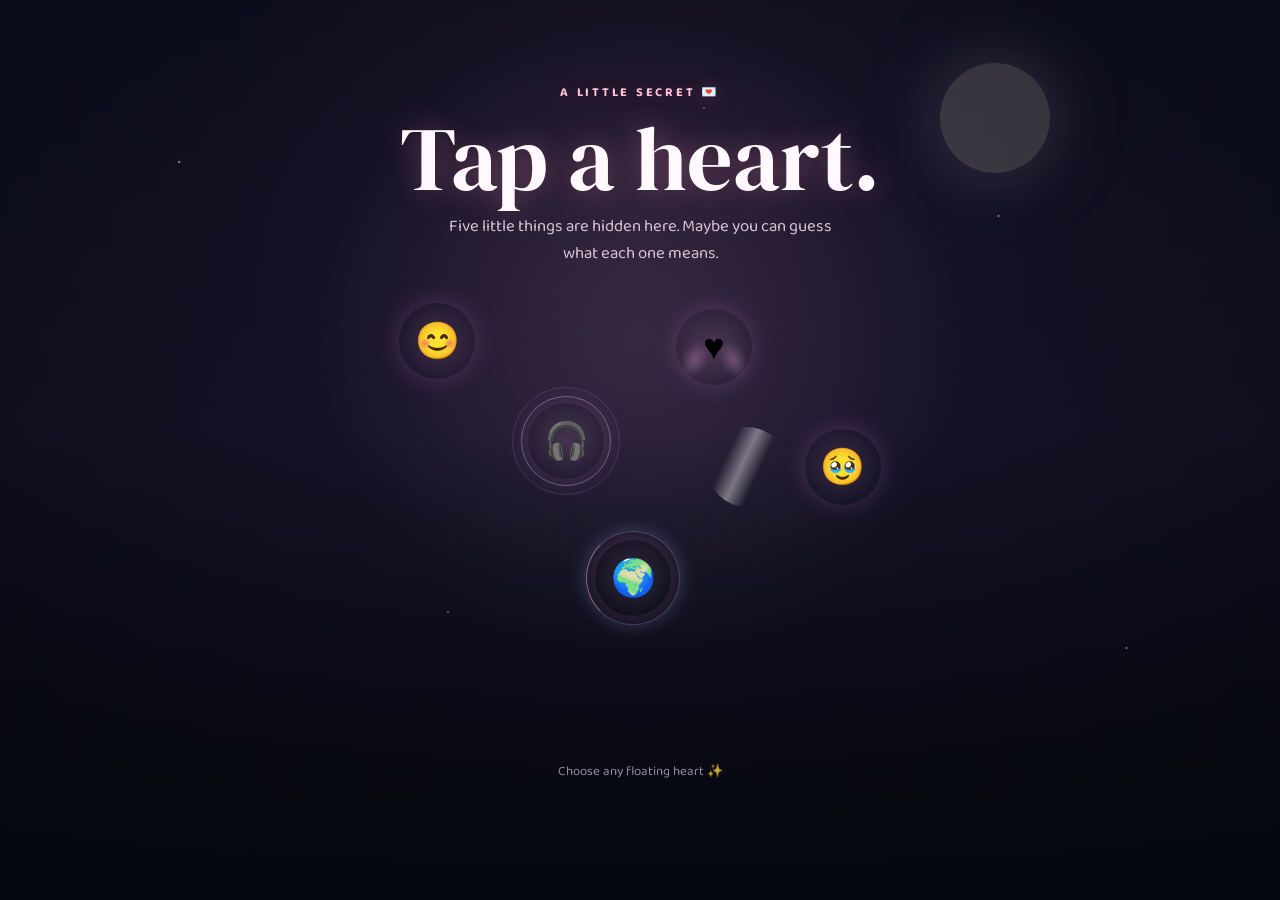
==== public/page4.html @ 021f2ca6 "Try Page 4 floating-heart guessing popup interaction" ====
<!doctype html><html lang="en"><head><meta charset="UTF-8"><meta name="viewport" content="width=device-width,initial-scale=1,viewport-fit=cover"><title>Page 4 — A Little Secret 💌</title><link rel="preconnect" href="https://fonts.googleapis.com"><link rel="preconnect" href="https://fonts.gstatic.com" crossorigin><link href="https://fonts.googleapis.com/css2?family=Baloo+2:wght@500;600;700&family=DM+Serif+Display:ital@0;1&display=swap" rel="stylesheet"><style>*{box-sizing:border-box}html,body{margin:0;min-height:100%;background:#05070d;color:#fff}body{font-family:'Baloo 2',system-ui,sans-serif;overflow:hidden}.story-screen{min-height:100svh;position:relative;display:grid;place-items:center;overflow:hidden;background:radial-gradient(circle at 50% 18%,#3b2545 0,#151326 42%,#05070d 100%)}.story-screen:before{content:"";position:absolute;inset:0;background:radial-gradient(circle at 50% 38%,#f6b7d51a 0,transparent 38%),linear-gradient(180deg,#080a17aa 0,#12112644 48%,#05070e 100%);pointer-events:none}.story-screen:after{content:"";position:absolute;right:18%;top:7%;width:110px;height:110px;border-radius:50%;background:#fff2d92b;box-shadow:0 0 65px #fff1cf22,0 0 110px #a9a0ff1c;filter:blur(.3px);pointer-events:none}.stars{position:absolute;inset:0;background-image:radial-gradient(circle at 14% 18%,rgba(255,255,255,.75) 0 1px,transparent 1.6px),radial-gradient(circle at 78% 24%,rgba(255,255,255,.55) 0 1px,transparent 1.6px),radial-gradient(circle at 35% 68%,rgba(255,255,255,.45) 0 1px,transparent 1.6px),radial-gradient(circle at 88% 72%,rgba(255,255,255,.5) 0 1px,transparent 1.6px),radial-gradient(circle at 55% 12%,rgba(255,255,255,.4) 0 1px,transparent 1.6px);opacity:.55}.content{width:min(680px,92vw);position:relative;z-index:2;text-align:center;padding:34px 10px}.kicker{font-size:.78rem;letter-spacing:.22em;color:#ffbfd7;font-weight:700;text-shadow:0 0 16px #ff6fa844}.content h2{font-family:'DM Serif Display',Georgia,serif;font-size:clamp(2.8rem,11vw,5.6rem);font-weight:400;line-height:.95;margin:12px 0;color:#fff8fc;text-shadow:0 0 28px #ff8fba55}.subtitle{font-size:1.05rem;color:#d7c3d4;margin:0 auto;max-width:420px}.heart-field{position:relative;width:min(560px,100%);height:410px;margin:8px auto 0}.heart-bubble{position:absolute;width:76px;height:76px;border:0;border-radius:50%;background:radial-gradient(circle,rgba(255,180,230,.13),transparent 68%);box-shadow:0 0 24px rgba(239,142,224,.22);font-size:2.25rem;cursor:pointer;transition:transform .6s ease,opacity .45s ease,filter .45s ease,box-shadow .45s ease;touch-action:manipulation;z-index:1;display:grid;place-items:center}.heart-bubble:nth-child(1){left:7%;top:28px;animation:floatOne 5.2s ease-in-out infinite}.heart-bubble:nth-child(2){left:30%;top:128px;animation:floatTwo 6.1s ease-in-out infinite}.heart-bubble:nth-child(3){right:30%;top:34px;animation:floatThree 5.7s ease-in-out infinite}.heart-bubble:nth-child(4){right:7%;top:154px;animation:floatFour 6.4s ease-in-out infinite}.heart-bubble:nth-child(5){left:42%;top:265px;animation:floatFive 7s ease-in-out infinite}.heart-bubble:hover{filter:brightness(1.2);box-shadow:0 0 36px rgba(255,157,231,.55)}.heart-bubble.found{opacity:.7;filter:saturate(.7)}.heart-bubble.active{transform:scale(1.35)!important;opacity:1;filter:brightness(1.4);box-shadow:0 0 52px rgba(255,161,232,.8)}.personality-1{animation:floatOne 5.2s ease-in-out infinite,smileGlow 2.8s ease-in-out infinite}.personality-2::after{content:"";position:absolute;inset:-7px;border:1px solid rgba(190,220,255,.36);border-radius:50%;animation:soundRipple 1.9s ease-out infinite;pointer-events:none}.personality-2::before{content:"";position:absolute;inset:-16px;border:1px solid rgba(190,220,255,.14);border-radius:50%;animation:soundRipple 1.9s ease-out .65s infinite;pointer-events:none}.personality-3::before,.personality-3::after{content:"";position:absolute;width:27px;height:42px;bottom:4px;border-radius:50%;background:radial-gradient(ellipse,rgba(255,185,232,.3),transparent 68%);filter:blur(2px);pointer-events:none}.personality-3::before{left:5px;transform:rotate(25deg)}.personality-3::after{right:5px;transform:rotate(-25deg)}.personality-4::after{content:"";position:absolute;inset:-2px;border-radius:50%;background:linear-gradient(115deg,transparent 28%,rgba(255,255,255,.4) 45%,transparent 62%);transform:translateX(-120%);animation:shimmer 3.6s ease-in-out infinite;pointer-events:none}.personality-5::after{content:"";position:absolute;inset:-9px;border:1px solid rgba(170,205,255,.24);border-left-color:rgba(255,190,235,.48);border-radius:50%;animation:worldOrbit 5.5s linear infinite;box-shadow:0 0 22px rgba(156,184,255,.2);pointer-events:none}.love-message{min-height:68px;max-width:520px;margin:0 auto;padding:0 14px;font-family:'DM Serif Display',Georgia,serif;font-size:clamp(1.25rem,4.5vw,1.75rem);font-style:italic;color:#f8eafa;opacity:0;transform:translateY(8px);transition:opacity .35s ease,transform .35s ease}.love-message.show{opacity:1;transform:none}.hint{margin-top:8px;color:#b9a9c7;font-size:.82rem;opacity:.8}.complete{opacity:0;transform:translateY(8px);transition:.5s ease;margin-top:10px;color:#f4d9f1;font-family:'DM Serif Display',Georgia,serif;font-size:1.35rem}.complete.show{opacity:1;transform:none}.popup-backdrop{position:fixed;inset:0;z-index:20;background:rgba(3,4,12,.56);backdrop-filter:blur(5px);display:grid;place-items:center;padding:22px;opacity:0;pointer-events:none;transition:opacity .3s ease}.popup-backdrop.show{opacity:1;pointer-events:auto}.secret-popup{width:min(430px,92vw);padding:24px 20px 20px;border:1px solid rgba(255,188,220,.28);border-radius:24px;background:linear-gradient(145deg,rgba(42,25,50,.94),rgba(12,13,27,.96));box-shadow:0 20px 70px rgba(0,0,0,.5),0 0 45px rgba(255,120,190,.12);transform:translateY(18px) scale(.96);transition:transform .35s ease}.popup-backdrop.show .secret-popup{transform:none}.popup-kicker{font-size:.72rem;letter-spacing:.2em;color:#ffb7d3;font-weight:700}.secret-popup h3{font-family:'DM Serif Display',Georgia,serif;font-size:1.65rem;font-weight:400;margin:8px 0 5px;color:#fff4fb}.question{color:#d9c7d8;margin:0 0 15px;font-size:.98rem;line-height:1.35}.answers{display:grid;gap:9px}.answer{width:100%;border:1px solid rgba(255,196,224,.18);border-radius:15px;padding:11px 13px;text-align:left;background:rgba(255,255,255,.045);color:#f8eefa;font:600 .94rem 'Baloo 2',system-ui,sans-serif;cursor:pointer;transition:.2s ease}.answer:hover{background:rgba(255,184,220,.1);transform:translateY(-1px)}.answer.wrong{animation:wrongShake .35s ease;border-color:rgba(255,110,145,.5)}.answer.correct{border-color:rgba(180,255,220,.55);background:rgba(170,255,210,.08)}.feedback{min-height:25px;margin:11px 2px 0;color:#d8bfd2;font-size:.84rem}.popup-message{margin-top:13px;padding:13px 14px;border-radius:15px;background:rgba(255,185,220,.07);color:#ffeefa;font-family:'DM Serif Display',Georgia,serif;font-style:italic;font-size:1.22rem;line-height:1.25;opacity:0;transform:translateY(6px);transition:.35s ease}.popup-message.show{opacity:1;transform:none}.popup-continue{display:block;margin:13px auto 0;border:0;border-radius:999px;padding:9px 18px;background:rgba(255,190,220,.13);color:#ffeef8;font:700 .86rem 'Baloo 2',system-ui,sans-serif;cursor:pointer;opacity:0;pointer-events:none;transition:.3s ease}.popup-continue.show{opacity:1;pointer-events:auto}@keyframes wrongShake{0%,100%{transform:translateX(0)}25%{transform:translateX(-5px)}75%{transform:translateX(5px)}}@keyframes floatOne{0%,100%{transform:translate(0,0) rotate(-4deg)}25%{transform:translate(13px,-24px) rotate(3deg)}50%{transform:translate(-4px,-42px) rotate(-2deg)}75%{transform:translate(-16px,-18px) rotate(4deg)}}@keyframes floatTwo{0%,100%{transform:translate(0,0) rotate(3deg)}25%{transform:translate(-16px,-34px) rotate(-3deg)}50%{transform:translate(8px,-62px) rotate(4deg)}75%{transform:translate(20px,-27px) rotate(-2deg)}}@keyframes floatThree{0%,100%{transform:translate(0,0) rotate(-3deg)}25%{transform:translate(18px,-30px) rotate(4deg)}50%{transform:translate(2px,-55px) rotate(-4deg)}75%{transform:translate(-20px,-25px) rotate(2deg)}}@keyframes floatFour{0%,100%{transform:translate(0,0) rotate(4deg)}25%{transform:translate(-13px,-38px) rotate(-3deg)}50%{transform:translate(7px,-70px) rotate(3deg)}75%{transform:translate(18px,-32px) rotate(-4deg)}}@keyframes floatFive{0%,100%{transform:translate(0,0) rotate(-2deg)}25%{transform:translate(20px,-30px) rotate(4deg)}50%{transform:translate(-8px,-58px) rotate(-3deg)}75%{transform:translate(-21px,-22px) rotate(3deg)}}@keyframes smileGlow{0%,100%{box-shadow:0 0 22px rgba(255,194,112,.28)}50%{box-shadow:0 0 42px rgba(255,194,112,.7),0 0 68px rgba(255,151,205,.22)}}@keyframes soundRipple{0%{transform:scale(.9);opacity:.55}70%{transform:scale(1.5);opacity:0}100%{transform:scale(1.5);opacity:0}}@keyframes shimmer{0%,30%{transform:translateX(-120%)}55%{transform:translateX(120%)}100%{transform:translateX(120%)}}@keyframes worldOrbit{from{transform:rotate(0deg)}to{transform:rotate(360deg)}}@media(max-width:500px){.heart-field{height:360px;margin-top:4px}.heart-bubble{width:62px;height:62px;font-size:1.8rem}.heart-bubble:nth-child(1){left:2%;top:18px}.heart-bubble:nth-child(2){left:25%;top:100px}.heart-bubble:nth-child(3){right:23%;top:18px}.heart-bubble:nth-child(4){right:1%;top:122px}.heart-bubble:nth-child(5){left:40%;top:225px}.content{padding-top:24px}.subtitle{font-size:.98rem}.secret-popup{padding:21px 16px 17px}}</style></head><body><main class="story-screen love-screen"><div class="stars"></div><div class="content"><span class="kicker">A LITTLE SECRET 💌</span><h2>Tap a heart.</h2><p class="subtitle">Five little things are hidden here. Maybe you can guess what each one means.</p><div class="heart-field"><button class="heart-bubble personality-1" aria-label="Floating secret">😊</button><button class="heart-bubble personality-2" aria-label="Floating secret">🎧</button><button class="heart-bubble personality-3" aria-label="Floating secret">♥️</button><button class="heart-bubble personality-4" aria-label="Floating secret">🥹</button><button class="heart-bubble personality-5" aria-label="Floating secret">🌍</button></div><div id="loveMessage" class="love-message"></div><div class="hint" id="hint">Choose any floating heart ✨</div><div class="complete" id="complete">Okay… now you know. ❤️</div></div></main><div class="popup-backdrop" id="popup"><section class="secret-popup" role="dialog" aria-modal="true"><span class="popup-kicker">A LITTLE SECRET</span><h3 id="questionTitle">Hmm… what do you think?</h3><p class="question" id="question"></p><div class="answers" id="answers"></div><div class="feedback" id="feedback"></div><div class="popup-message" id="popupMessage"></div><button class="popup-continue" id="continueBtn">Keep going ❤️</button></section></div><script>const love=[['😊','Your smile can fix my whole mood.'],['🎧','Your voice makes the distance feel smaller.'],['♥️','I notice all those tiny things you think nobody notices.'],['🥹','I miss you more than I usually know how to say.'],['🌍',"Distance changes, love doesn't"]];const quizzes=[{title:'A tiny clue about me…',question:'What can change my whole mood without even trying?',answers:['Your smile 😊','A long lecture 😭','Winning an argument 😏'],correct:0},{title:'One more little secret…',question:'What makes the distance feel a little smaller?',answers:['A faster internet plan 📶','Your voice 🎧','Counting the days ⏳'],correct:1},{title:'You notice this too, right?',question:'What do I quietly notice more than you think?',answers:['The weather ☁️','Tiny things you do ♥️','Your Wi‑Fi speed 😂'],correct:1},{title:'Okay… this one is honest.',question:'What feeling is harder for me to hide?',answers:['Being hungry 🍕','Missing you 🥹','Being sleepy 😴'],correct:1},{title:'The last little secret…',question:'What changes when the miles between us change?',answers:['The calendar 📅','The love ❤️','Nothing at all 😌'],correct:1}];const hearts=[...document.querySelectorAll('.heart-bubble')],message=document.getElementById('loveMessage'),hint=document.getElementById('hint'),complete=document.getElementById('complete'),popup=document.getElementById('popup'),qTitle=document.getElementById('questionTitle'),question=document.getElementById('question'),answers=document.getElementById('answers'),feedback=document.getElementById('feedback'),popupMessage=document.getElementById('popupMessage'),continueBtn=document.getElementById('continueBtn');let current=0,answered=false;function openQuiz(){const q=quizzes[current];qTitle.textContent=q.title;question.textContent=q.question;answers.innerHTML=q.answers.map((a,i)=>`<button class="answer" data-a="${i}">${a}</button>`).join('');feedback.textContent='';popupMessage.textContent='';popupMessage.classList.remove('show');continueBtn.classList.remove('show');answered=false;popup.classList.add('show')}hearts.forEach(b=>b.addEventListener('click',()=>{if(current>=5||popup.classList.contains('show'))return;hearts.forEach(x=>x.classList.remove('active'));b.classList.add('active');openQuiz()}));answers.addEventListener('click',e=>{const btn=e.target.closest('.answer');if(!btn||answered)return;const pick=Number(btn.dataset.a),q=quizzes[current];if(pick!==q.correct){btn.classList.remove('wrong');requestAnimationFrame(()=>btn.classList.add('wrong'));feedback.textContent='Hmm… not quite 😏 Try again.';return}answered=true;btn.classList.add('correct');feedback.textContent='That’s it… you got me. ❤️';popupMessage.textContent=love[current][1];popupMessage.classList.add('show');continueBtn.classList.add('show')});continueBtn.addEventListener('click',()=>{popup.classList.remove('show');hearts.forEach(x=>x.classList.remove('active'));hearts[current].classList.add('found');message.textContent=love[current][1];message.classList.remove('show');requestAnimationFrame(()=>message.classList.add('show'));current++;if(current<5){hint.textContent='There’s another little secret floating around… ✨'}else{hint.textContent='';setTimeout(()=>complete.classList.add('show'),500);setTimeout(()=>{hint.textContent='But there’s one thing distance keeps reminding me…'},1100)}});popup.addEventListener('click',e=>{if(e.target===popup&&!answered)popup.classList.remove('show')});document.addEventListener('keydown',e=>{if(e.key==='Escape'&&!answered)popup.classList.remove('show')});</script></body></html>
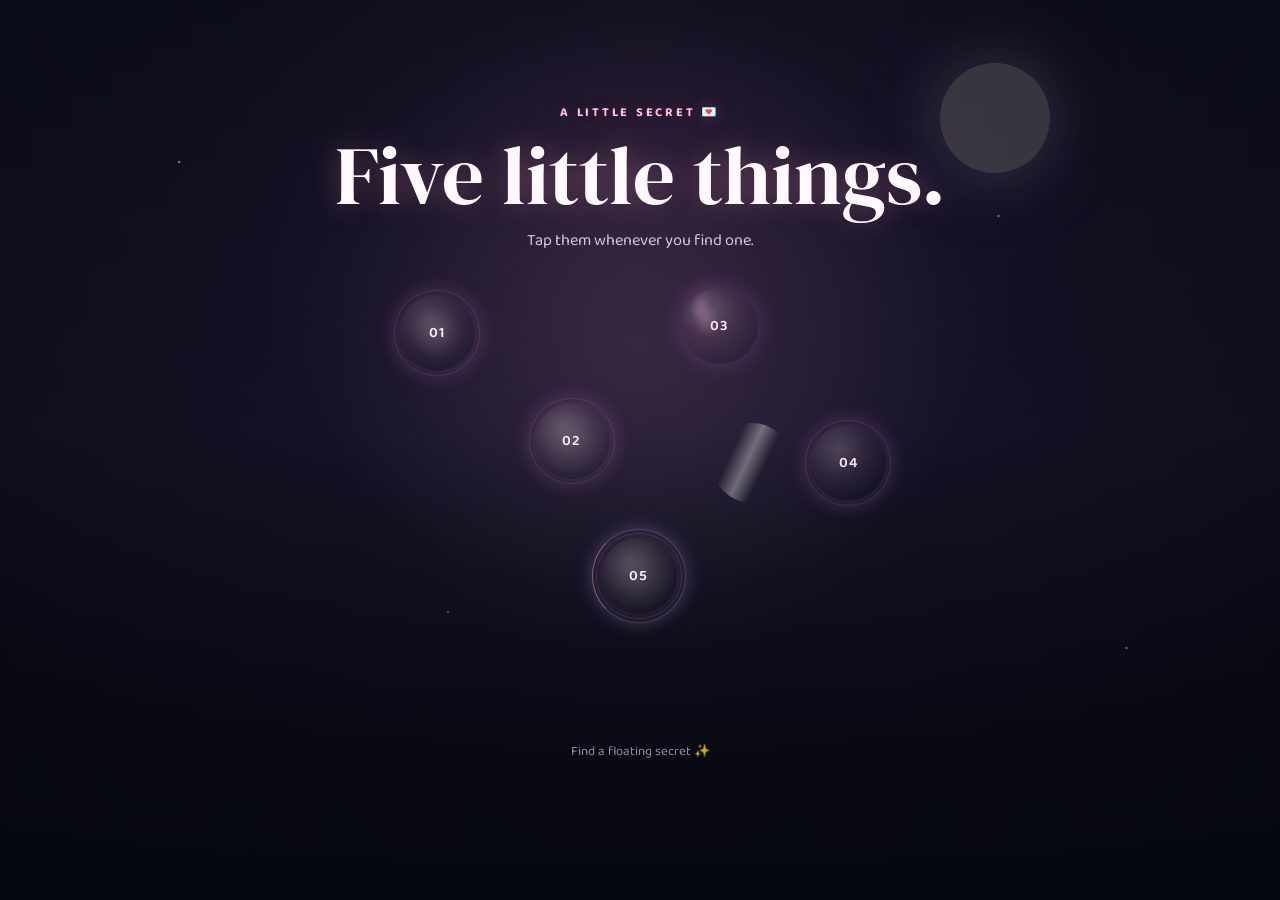
==== commit cee09a64: "Replace Page 4 popup with floating numbered secrets" ====
--- a/public/page4.html
+++ b/public/page4.html
@@ -1 +1 @@
-<!doctype html><html lang="en"><head><meta charset="UTF-8"><meta name="viewport" content="width=device-width,initial-scale=1,viewport-fit=cover"><title>Page 4 — A Little Secret 💌</title><link rel="preconnect" href="https://fonts.googleapis.com"><link rel="preconnect" href="https://fonts.gstatic.com" crossorigin><link href="https://fonts.googleapis.com/css2?family=Baloo+2:wght@500;600;700&family=DM+Serif+Display:ital@0;1&display=swap" rel="stylesheet"><style>*{box-sizing:border-box}html,body{margin:0;min-height:100%;background:#05070d;color:#fff}body{font-family:'Baloo 2',system-ui,sans-serif;overflow:hidden}.story-screen{min-height:100svh;position:relative;display:grid;place-items:center;overflow:hidden;background:radial-gradient(circle at 50% 18%,#3b2545 0,#151326 42%,#05070d 100%)}.story-screen:before{content:"";position:absolute;inset:0;background:radial-gradient(circle at 50% 38%,#f6b7d51a 0,transparent 38%),linear-gradient(180deg,#080a17aa 0,#12112644 48%,#05070e 100%);pointer-events:none}.story-screen:after{content:"";position:absolute;right:18%;top:7%;width:110px;height:110px;border-radius:50%;background:#fff2d92b;box-shadow:0 0 65px #fff1cf22,0 0 110px #a9a0ff1c;filter:blur(.3px);pointer-events:none}.stars{position:absolute;inset:0;background-image:radial-gradient(circle at 14% 18%,rgba(255,255,255,.75) 0 1px,transparent 1.6px),radial-gradient(circle at 78% 24%,rgba(255,255,255,.55) 0 1px,transparent 1.6px),radial-gradient(circle at 35% 68%,rgba(255,255,255,.45) 0 1px,transparent 1.6px),radial-gradient(circle at 88% 72%,rgba(255,255,255,.5) 0 1px,transparent 1.6px),radial-gradient(circle at 55% 12%,rgba(255,255,255,.4) 0 1px,transparent 1.6px);opacity:.55}.content{width:min(680px,92vw);position:relative;z-index:2;text-align:center;padding:34px 10px}.kicker{font-size:.78rem;letter-spacing:.22em;color:#ffbfd7;font-weight:700;text-shadow:0 0 16px #ff6fa844}.content h2{font-family:'DM Serif Display',Georgia,serif;font-size:clamp(2.8rem,11vw,5.6rem);font-weight:400;line-height:.95;margin:12px 0;color:#fff8fc;text-shadow:0 0 28px #ff8fba55}.subtitle{font-size:1.05rem;color:#d7c3d4;margin:0 auto;max-width:420px}.heart-field{position:relative;width:min(560px,100%);height:410px;margin:8px auto 0}.heart-bubble{position:absolute;width:76px;height:76px;border:0;border-radius:50%;background:radial-gradient(circle,rgba(255,180,230,.13),transparent 68%);box-shadow:0 0 24px rgba(239,142,224,.22);font-size:2.25rem;cursor:pointer;transition:transform .6s ease,opacity .45s ease,filter .45s ease,box-shadow .45s ease;touch-action:manipulation;z-index:1;display:grid;place-items:center}.heart-bubble:nth-child(1){left:7%;top:28px;animation:floatOne 5.2s ease-in-out infinite}.heart-bubble:nth-child(2){left:30%;top:128px;animation:floatTwo 6.1s ease-in-out infinite}.heart-bubble:nth-child(3){right:30%;top:34px;animation:floatThree 5.7s ease-in-out infinite}.heart-bubble:nth-child(4){right:7%;top:154px;animation:floatFour 6.4s ease-in-out infinite}.heart-bubble:nth-child(5){left:42%;top:265px;animation:floatFive 7s ease-in-out infinite}.heart-bubble:hover{filter:brightness(1.2);box-shadow:0 0 36px rgba(255,157,231,.55)}.heart-bubble.found{opacity:.7;filter:saturate(.7)}.heart-bubble.active{transform:scale(1.35)!important;opacity:1;filter:brightness(1.4);box-shadow:0 0 52px rgba(255,161,232,.8)}.personality-1{animation:floatOne 5.2s ease-in-out infinite,smileGlow 2.8s ease-in-out infinite}.personality-2::after{content:"";position:absolute;inset:-7px;border:1px solid rgba(190,220,255,.36);border-radius:50%;animation:soundRipple 1.9s ease-out infinite;pointer-events:none}.personality-2::before{content:"";position:absolute;inset:-16px;border:1px solid rgba(190,220,255,.14);border-radius:50%;animation:soundRipple 1.9s ease-out .65s infinite;pointer-events:none}.personality-3::before,.personality-3::after{content:"";position:absolute;width:27px;height:42px;bottom:4px;border-radius:50%;background:radial-gradient(ellipse,rgba(255,185,232,.3),transparent 68%);filter:blur(2px);pointer-events:none}.personality-3::before{left:5px;transform:rotate(25deg)}.personality-3::after{right:5px;transform:rotate(-25deg)}.personality-4::after{content:"";position:absolute;inset:-2px;border-radius:50%;background:linear-gradient(115deg,transparent 28%,rgba(255,255,255,.4) 45%,transparent 62%);transform:translateX(-120%);animation:shimmer 3.6s ease-in-out infinite;pointer-events:none}.personality-5::after{content:"";position:absolute;inset:-9px;border:1px solid rgba(170,205,255,.24);border-left-color:rgba(255,190,235,.48);border-radius:50%;animation:worldOrbit 5.5s linear infinite;box-shadow:0 0 22px rgba(156,184,255,.2);pointer-events:none}.love-message{min-height:68px;max-width:520px;margin:0 auto;padding:0 14px;font-family:'DM Serif Display',Georgia,serif;font-size:clamp(1.25rem,4.5vw,1.75rem);font-style:italic;color:#f8eafa;opacity:0;transform:translateY(8px);transition:opacity .35s ease,transform .35s ease}.love-message.show{opacity:1;transform:none}.hint{margin-top:8px;color:#b9a9c7;font-size:.82rem;opacity:.8}.complete{opacity:0;transform:translateY(8px);transition:.5s ease;margin-top:10px;color:#f4d9f1;font-family:'DM Serif Display',Georgia,serif;font-size:1.35rem}.complete.show{opacity:1;transform:none}.popup-backdrop{position:fixed;inset:0;z-index:20;background:rgba(3,4,12,.56);backdrop-filter:blur(5px);display:grid;place-items:center;padding:22px;opacity:0;pointer-events:none;transition:opacity .3s ease}.popup-backdrop.show{opacity:1;pointer-events:auto}.secret-popup{width:min(430px,92vw);padding:24px 20px 20px;border:1px solid rgba(255,188,220,.28);border-radius:24px;background:linear-gradient(145deg,rgba(42,25,50,.94),rgba(12,13,27,.96));box-shadow:0 20px 70px rgba(0,0,0,.5),0 0 45px rgba(255,120,190,.12);transform:translateY(18px) scale(.96);transition:transform .35s ease}.popup-backdrop.show .secret-popup{transform:none}.popup-kicker{font-size:.72rem;letter-spacing:.2em;color:#ffb7d3;font-weight:700}.secret-popup h3{font-family:'DM Serif Display',Georgia,serif;font-size:1.65rem;font-weight:400;margin:8px 0 5px;color:#fff4fb}.question{color:#d9c7d8;margin:0 0 15px;font-size:.98rem;line-height:1.35}.answers{display:grid;gap:9px}.answer{width:100%;border:1px solid rgba(255,196,224,.18);border-radius:15px;padding:11px 13px;text-align:left;background:rgba(255,255,255,.045);color:#f8eefa;font:600 .94rem 'Baloo 2',system-ui,sans-serif;cursor:pointer;transition:.2s ease}.answer:hover{background:rgba(255,184,220,.1);transform:translateY(-1px)}.answer.wrong{animation:wrongShake .35s ease;border-color:rgba(255,110,145,.5)}.answer.correct{border-color:rgba(180,255,220,.55);background:rgba(170,255,210,.08)}.feedback{min-height:25px;margin:11px 2px 0;color:#d8bfd2;font-size:.84rem}.popup-message{margin-top:13px;padding:13px 14px;border-radius:15px;background:rgba(255,185,220,.07);color:#ffeefa;font-family:'DM Serif Display',Georgia,serif;font-style:italic;font-size:1.22rem;line-height:1.25;opacity:0;transform:translateY(6px);transition:.35s ease}.popup-message.show{opacity:1;transform:none}.popup-continue{display:block;margin:13px auto 0;border:0;border-radius:999px;padding:9px 18px;background:rgba(255,190,220,.13);color:#ffeef8;font:700 .86rem 'Baloo 2',system-ui,sans-serif;cursor:pointer;opacity:0;pointer-events:none;transition:.3s ease}.popup-continue.show{opacity:1;pointer-events:auto}@keyframes wrongShake{0%,100%{transform:translateX(0)}25%{transform:translateX(-5px)}75%{transform:translateX(5px)}}@keyframes floatOne{0%,100%{transform:translate(0,0) rotate(-4deg)}25%{transform:translate(13px,-24px) rotate(3deg)}50%{transform:translate(-4px,-42px) rotate(-2deg)}75%{transform:translate(-16px,-18px) rotate(4deg)}}@keyframes floatTwo{0%,100%{transform:translate(0,0) rotate(3deg)}25%{transform:translate(-16px,-34px) rotate(-3deg)}50%{transform:translate(8px,-62px) rotate(4deg)}75%{transform:translate(20px,-27px) rotate(-2deg)}}@keyframes floatThree{0%,100%{transform:translate(0,0) rotate(-3deg)}25%{transform:translate(18px,-30px) rotate(4deg)}50%{transform:translate(2px,-55px) rotate(-4deg)}75%{transform:translate(-20px,-25px) rotate(2deg)}}@keyframes floatFour{0%,100%{transform:translate(0,0) rotate(4deg)}25%{transform:translate(-13px,-38px) rotate(-3deg)}50%{transform:translate(7px,-70px) rotate(3deg)}75%{transform:translate(18px,-32px) rotate(-4deg)}}@keyframes floatFive{0%,100%{transform:translate(0,0) rotate(-2deg)}25%{transform:translate(20px,-30px) rotate(4deg)}50%{transform:translate(-8px,-58px) rotate(-3deg)}75%{transform:translate(-21px,-22px) rotate(3deg)}}@keyframes smileGlow{0%,100%{box-shadow:0 0 22px rgba(255,194,112,.28)}50%{box-shadow:0 0 42px rgba(255,194,112,.7),0 0 68px rgba(255,151,205,.22)}}@keyframes soundRipple{0%{transform:scale(.9);opacity:.55}70%{transform:scale(1.5);opacity:0}100%{transform:scale(1.5);opacity:0}}@keyframes shimmer{0%,30%{transform:translateX(-120%)}55%{transform:translateX(120%)}100%{transform:translateX(120%)}}@keyframes worldOrbit{from{transform:rotate(0deg)}to{transform:rotate(360deg)}}@media(max-width:500px){.heart-field{height:360px;margin-top:4px}.heart-bubble{width:62px;height:62px;font-size:1.8rem}.heart-bubble:nth-child(1){left:2%;top:18px}.heart-bubble:nth-child(2){left:25%;top:100px}.heart-bubble:nth-child(3){right:23%;top:18px}.heart-bubble:nth-child(4){right:1%;top:122px}.heart-bubble:nth-child(5){left:40%;top:225px}.content{padding-top:24px}.subtitle{font-size:.98rem}.secret-popup{padding:21px 16px 17px}}</style></head><body><main class="story-screen love-screen"><div class="stars"></div><div class="content"><span class="kicker">A LITTLE SECRET 💌</span><h2>Tap a heart.</h2><p class="subtitle">Five little things are hidden here. Maybe you can guess what each one means.</p><div class="heart-field"><button class="heart-bubble personality-1" aria-label="Floating secret">😊</button><button class="heart-bubble personality-2" aria-label="Floating secret">🎧</button><button class="heart-bubble personality-3" aria-label="Floating secret">♥️</button><button class="heart-bubble personality-4" aria-label="Floating secret">🥹</button><button class="heart-bubble personality-5" aria-label="Floating secret">🌍</button></div><div id="loveMessage" class="love-message"></div><div class="hint" id="hint">Choose any floating heart ✨</div><div class="complete" id="complete">Okay… now you know. ❤️</div></div></main><div class="popup-backdrop" id="popup"><section class="secret-popup" role="dialog" aria-modal="true"><span class="popup-kicker">A LITTLE SECRET</span><h3 id="questionTitle">Hmm… what do you think?</h3><p class="question" id="question"></p><div class="answers" id="answers"></div><div class="feedback" id="feedback"></div><div class="popup-message" id="popupMessage"></div><button class="popup-continue" id="continueBtn">Keep going ❤️</button></section></div><script>const love=[['😊','Your smile can fix my whole mood.'],['🎧','Your voice makes the distance feel smaller.'],['♥️','I notice all those tiny things you think nobody notices.'],['🥹','I miss you more than I usually know how to say.'],['🌍',"Distance changes, love doesn't"]];const quizzes=[{title:'A tiny clue about me…',question:'What can change my whole mood without even trying?',answers:['Your smile 😊','A long lecture 😭','Winning an argument 😏'],correct:0},{title:'One more little secret…',question:'What makes the distance feel a little smaller?',answers:['A faster internet plan 📶','Your voice 🎧','Counting the days ⏳'],correct:1},{title:'You notice this too, right?',question:'What do I quietly notice more than you think?',answers:['The weather ☁️','Tiny things you do ♥️','Your Wi‑Fi speed 😂'],correct:1},{title:'Okay… this one is honest.',question:'What feeling is harder for me to hide?',answers:['Being hungry 🍕','Missing you 🥹','Being sleepy 😴'],correct:1},{title:'The last little secret…',question:'What changes when the miles between us change?',answers:['The calendar 📅','The love ❤️','Nothing at all 😌'],correct:1}];const hearts=[...document.querySelectorAll('.heart-bubble')],message=document.getElementById('loveMessage'),hint=document.getElementById('hint'),complete=document.getElementById('complete'),popup=document.getElementById('popup'),qTitle=document.getElementById('questionTitle'),question=document.getElementById('question'),answers=document.getElementById('answers'),feedback=document.getElementById('feedback'),popupMessage=document.getElementById('popupMessage'),continueBtn=document.getElementById('continueBtn');let current=0,answered=false;function openQuiz(){const q=quizzes[current];qTitle.textContent=q.title;question.textContent=q.question;answers.innerHTML=q.answers.map((a,i)=>`<button class="answer" data-a="${i}">${a}</button>`).join('');feedback.textContent='';popupMessage.textContent='';popupMessage.classList.remove('show');continueBtn.classList.remove('show');answered=false;popup.classList.add('show')}hearts.forEach(b=>b.addEventListener('click',()=>{if(current>=5||popup.classList.contains('show'))return;hearts.forEach(x=>x.classList.remove('active'));b.classList.add('active');openQuiz()}));answers.addEventListener('click',e=>{const btn=e.target.closest('.answer');if(!btn||answered)return;const pick=Number(btn.dataset.a),q=quizzes[current];if(pick!==q.correct){btn.classList.remove('wrong');requestAnimationFrame(()=>btn.classList.add('wrong'));feedback.textContent='Hmm… not quite 😏 Try again.';return}answered=true;btn.classList.add('correct');feedback.textContent='That’s it… you got me. ❤️';popupMessage.textContent=love[current][1];popupMessage.classList.add('show');continueBtn.classList.add('show')});continueBtn.addEventListener('click',()=>{popup.classList.remove('show');hearts.forEach(x=>x.classList.remove('active'));hearts[current].classList.add('found');message.textContent=love[current][1];message.classList.remove('show');requestAnimationFrame(()=>message.classList.add('show'));current++;if(current<5){hint.textContent='There’s another little secret floating around… ✨'}else{hint.textContent='';setTimeout(()=>complete.classList.add('show'),500);setTimeout(()=>{hint.textContent='But there’s one thing distance keeps reminding me…'},1100)}});popup.addEventListener('click',e=>{if(e.target===popup&&!answered)popup.classList.remove('show')});document.addEventListener('keydown',e=>{if(e.key==='Escape'&&!answered)popup.classList.remove('show')});</script></body></html>+<!doctype html><html lang="en"><head><meta charset="UTF-8"><meta name="viewport" content="width=device-width,initial-scale=1,viewport-fit=cover"><title>Page 4 — A Little Secret 💌</title><link rel="preconnect" href="https://fonts.googleapis.com"><link rel="preconnect" href="https://fonts.gstatic.com" crossorigin><link href="https://fonts.googleapis.com/css2?family=Baloo+2:wght@500;600;700&family=DM+Serif+Display:ital@0;1&display=swap" rel="stylesheet"><style>*{box-sizing:border-box}html,body{margin:0;min-height:100%;background:#05070d;color:#fff}body{font-family:'Baloo 2',system-ui,sans-serif;overflow:hidden}.story-screen{min-height:100svh;position:relative;display:grid;place-items:center;overflow:hidden;background:radial-gradient(circle at 50% 18%,#3b2545 0,#151326 42%,#05070d 100%)}.story-screen:before{content:"";position:absolute;inset:0;background:radial-gradient(circle at 50% 38%,#f6b7d51a 0,transparent 38%),linear-gradient(180deg,#080a17aa 0,#12112644 48%,#05070e 100%);pointer-events:none}.story-screen:after{content:"";position:absolute;right:18%;top:7%;width:110px;height:110px;border-radius:50%;background:#fff2d92b;box-shadow:0 0 65px #fff1cf22,0 0 110px #a9a0ff1c;pointer-events:none}.stars{position:absolute;inset:0;background-image:radial-gradient(circle at 14% 18%,rgba(255,255,255,.75) 0 1px,transparent 1.6px),radial-gradient(circle at 78% 24%,rgba(255,255,255,.55) 0 1px,transparent 1.6px),radial-gradient(circle at 35% 68%,rgba(255,255,255,.45) 0 1px,transparent 1.6px),radial-gradient(circle at 88% 72%,rgba(255,255,255,.5) 0 1px,transparent 1.6px),radial-gradient(circle at 55% 12%,rgba(255,255,255,.4) 0 1px,transparent 1.6px);opacity:.55}.content{width:min(680px,92vw);position:relative;z-index:2;text-align:center;padding:30px 10px}.kicker{font-size:.78rem;letter-spacing:.22em;color:#ffbfd7;font-weight:700;text-shadow:0 0 16px #ff6fa844}.content h2{font-family:'DM Serif Display',Georgia,serif;font-size:clamp(2.7rem,11vw,5.2rem);font-weight:400;line-height:.95;margin:12px 0;color:#fff8fc;text-shadow:0 0 28px #ff8fba55}.subtitle{font-size:1.02rem;color:#d7c3d4;margin:0 auto;max-width:400px}.heart-field{position:relative;width:min(560px,100%);height:405px;margin:7px auto 0}.secret-bubble{position:absolute;width:76px;height:76px;padding:0;border:0;border-radius:50%;display:grid;place-items:center;cursor:pointer;touch-action:manipulation;background:radial-gradient(circle at 38% 32%,rgba(255,232,247,.2),rgba(255,173,222,.07) 43%,rgba(255,173,222,0) 72%);box-shadow:0 0 22px rgba(239,142,224,.2);color:#fbeaf6;font:600 .92rem 'Baloo 2',system-ui,sans-serif;letter-spacing:.08em;transition:transform .55s ease,opacity .45s ease,filter .45s ease,box-shadow .45s ease;z-index:1}.secret-bubble:before{content:"";position:absolute;inset:-5px;border:1px solid rgba(255,203,229,.13);border-radius:50%;box-shadow:0 0 24px rgba(255,157,218,.1);pointer-events:none}.secret-bubble:after{content:"";position:absolute;inset:10px;border-radius:50%;background:radial-gradient(circle,rgba(255,255,255,.12),transparent 67%);pointer-events:none}.secret-bubble:hover{filter:brightness(1.18);box-shadow:0 0 34px rgba(255,157,231,.4)}.secret-bubble:active{transform:scale(1.08)}.secret-bubble.found{opacity:.46;transform:scale(.78);box-shadow:0 0 28px rgba(255,185,226,.35)}.secret-bubble.found:before{border-color:rgba(255,203,229,.35)}.secret-bubble.active{opacity:1;transform:scale(1.18)!important;box-shadow:0 0 48px rgba(255,161,232,.72)}.secret-bubble:nth-child(1){left:7%;top:34px;animation:floatOne 5.2s ease-in-out infinite}.secret-bubble:nth-child(2){left:31%;top:142px;animation:floatTwo 6.1s ease-in-out infinite}.secret-bubble:nth-child(3){right:29%;top:27px;animation:floatThree 5.7s ease-in-out infinite}.secret-bubble:nth-child(4){right:6%;top:164px;animation:floatFour 6.4s ease-in-out infinite}.secret-bubble:nth-child(5){left:43%;top:277px;animation:floatFive 7s ease-in-out infinite}.personality-1{animation:floatOne 5.2s ease-in-out infinite,smileGlow 2.8s ease-in-out infinite}.personality-2:after{inset:-7px;border-color:rgba(190,220,255,.28);animation:soundRipple 1.9s ease-out infinite}.personality-3:before,.personality-3:after{content:"";position:absolute;width:25px;height:40px;bottom:4px;border-radius:50%;background:radial-gradient(ellipse,rgba(255,185,232,.25),transparent 68%);filter:blur(2px)}.personality-3:before{left:5px;transform:rotate(25deg)}.personality-3:after{right:5px;transform:rotate(-25deg)}.personality-4:after{content:"";position:absolute;inset:-2px;border-radius:50%;background:linear-gradient(115deg,transparent 28%,rgba(255,255,255,.35) 45%,transparent 62%);transform:translateX(-120%);animation:shimmer 3.6s ease-in-out infinite}.personality-5:after{content:"";position:absolute;inset:-9px;border:1px solid rgba(170,205,255,.22);border-left-color:rgba(255,190,235,.42);border-radius:50%;animation:worldOrbit 5.5s linear infinite;box-shadow:0 0 22px rgba(156,184,255,.18)}.love-message{min-height:68px;max-width:520px;margin:0 auto;padding:0 14px;font-family:'DM Serif Display',Georgia,serif;font-size:clamp(1.25rem,4.5vw,1.75rem);font-style:italic;color:#f8eafa;opacity:0;transform:translateY(8px);transition:opacity .35s ease,transform .35s ease}.love-message.show{opacity:1;transform:none}.hint{margin-top:7px;color:#b9a9c7;font-size:.82rem;opacity:.8}.complete{opacity:0;transform:translateY(8px);transition:.5s ease;margin-top:10px;color:#f4d9f1;font-family:'DM Serif Display',Georgia,serif;font-size:1.3rem}.complete.show{opacity:1;transform:none}@keyframes floatOne{0%,100%{transform:translate(0,0) rotate(-4deg)}25%{transform:translate(13px,-24px) rotate(3deg)}50%{transform:translate(-4px,-42px) rotate(-2deg)}75%{transform:translate(-16px,-18px) rotate(4deg)}}@keyframes floatTwo{0%,100%{transform:translate(0,0) rotate(3deg)}25%{transform:translate(-16px,-34px) rotate(-3deg)}50%{transform:translate(8px,-62px) rotate(4deg)}75%{transform:translate(20px,-27px) rotate(-2deg)}}@keyframes floatThree{0%,100%{transform:translate(0,0) rotate(-3deg)}25%{transform:translate(18px,-30px) rotate(4deg)}50%{transform:translate(2px,-55px) rotate(-4deg)}75%{transform:translate(-20px,-25px) rotate(2deg)}}@keyframes floatFour{0%,100%{transform:translate(0,0) rotate(4deg)}25%{transform:translate(-13px,-38px) rotate(-3deg)}50%{transform:translate(7px,-70px) rotate(3deg)}75%{transform:translate(18px,-32px) rotate(-4deg)}}@keyframes floatFive{0%,100%{transform:translate(0,0) rotate(-2deg)}25%{transform:translate(20px,-30px) rotate(4deg)}50%{transform:translate(-8px,-58px) rotate(-3deg)}75%{transform:translate(-21px,-22px) rotate(3deg)}}@keyframes smileGlow{0%,100%{box-shadow:0 0 22px rgba(255,194,112,.28)}50%{box-shadow:0 0 42px rgba(255,194,112,.7),0 0 68px rgba(255,151,205,.22)}}@keyframes soundRipple{0%{transform:scale(.9);opacity:.55}70%{transform:scale(1.5);opacity:0}100%{transform:scale(1.5);opacity:0}}@keyframes shimmer{0%,30%{transform:translateX(-120%)}55%{transform:translateX(120%)}100%{transform:translateX(120%)}}@keyframes worldOrbit{from{transform:rotate(0deg)}to{transform:rotate(360deg)}}@media(max-width:500px){.content{padding-top:22px}.heart-field{height:355px;margin-top:2px}.secret-bubble{width:62px;height:62px;font-size:.78rem}.secret-bubble:nth-child(1){left:2%;top:20px}.secret-bubble:nth-child(2){left:25%;top:104px}.secret-bubble:nth-child(3){right:22%;top:17px}.secret-bubble:nth-child(4){right:1%;top:127px}.secret-bubble:nth-child(5){left:40%;top:230px}.subtitle{font-size:.97rem}}</style></head><body><main class="story-screen love-screen"><div class="stars"></div><div class="content"><span class="kicker">A LITTLE SECRET 💌</span><h2>Five little things.</h2><p class="subtitle">Tap them whenever you find one.</p><div class="heart-field"><button class="secret-bubble personality-1" data-i="0" aria-label="Secret 01">01</button><button class="secret-bubble personality-2" data-i="1" aria-label="Secret 02">02</button><button class="secret-bubble personality-3" data-i="2" aria-label="Secret 03">03</button><button class="secret-bubble personality-4" data-i="3" aria-label="Secret 04">04</button><button class="secret-bubble personality-5" data-i="4" aria-label="Secret 05">05</button></div><div id="loveMessage" class="love-message"></div><div class="hint" id="hint">Find a floating secret ✨</div><div class="complete" id="complete">Okay… now you know. ❤️</div></div></main><script>const secrets=['Your smile can fix my whole mood.','Your voice makes the distance feel smaller.','I notice all those tiny things you think nobody notices.','I miss you more than I usually know how to say.',"Distance changes, love doesn't"];const bubbles=[...document.querySelectorAll('.secret-bubble')],message=document.getElementById('loveMessage'),hint=document.getElementById('hint'),complete=document.getElementById('complete');let found=new Set;function showMessage(text){message.classList.remove('show');requestAnimationFrame(()=>{message.textContent=text;message.classList.add('show')})}bubbles.forEach((bubble)=>bubble.addEventListener('click',()=>{const i=Number(bubble.dataset.i);if(found.has(i))return;found.add(i);bubbles.forEach(b=>b.classList.remove('active'));bubble.classList.add('found','active');showMessage(secrets[i]);const left=5-found.size;hint.textContent=left?`${left} little secret${left===1?'':'s'} left… ✨`:'';if(found.size===5){setTimeout(()=>complete.classList.add('show'),500);setTimeout(()=>{hint.textContent='But there’s one thing distance keeps reminding me…'},1100)}}));</script></body></html>
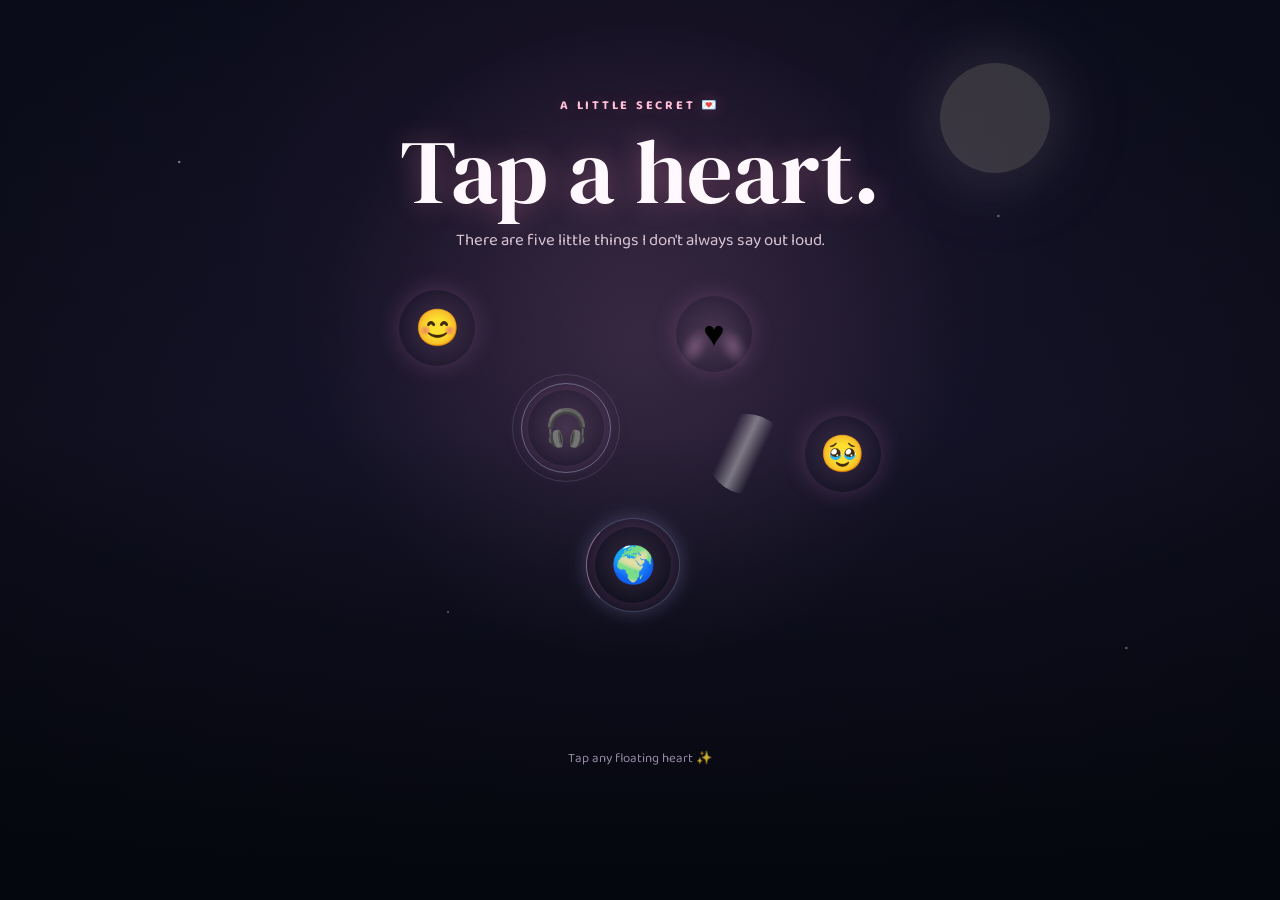
==== commit 03268392: "Restore Page 4 floating heart baseline" ====
--- a/public/page4.html
+++ b/public/page4.html
@@ -1 +1,12 @@
-<!doctype html><html lang="en"><head><meta charset="UTF-8"><meta name="viewport" content="width=device-width,initial-scale=1,viewport-fit=cover"><title>Page 4 — A Little Secret 💌</title><link rel="preconnect" href="https://fonts.googleapis.com"><link rel="preconnect" href="https://fonts.gstatic.com" crossorigin><link href="https://fonts.googleapis.com/css2?family=Baloo+2:wght@500;600;700&family=DM+Serif+Display:ital@0;1&display=swap" rel="stylesheet"><style>*{box-sizing:border-box}html,body{margin:0;min-height:100%;background:#05070d;color:#fff}body{font-family:'Baloo 2',system-ui,sans-serif;overflow:hidden}.story-screen{min-height:100svh;position:relative;display:grid;place-items:center;overflow:hidden;background:radial-gradient(circle at 50% 18%,#3b2545 0,#151326 42%,#05070d 100%)}.story-screen:before{content:"";position:absolute;inset:0;background:radial-gradient(circle at 50% 38%,#f6b7d51a 0,transparent 38%),linear-gradient(180deg,#080a17aa 0,#12112644 48%,#05070e 100%);pointer-events:none}.story-screen:after{content:"";position:absolute;right:18%;top:7%;width:110px;height:110px;border-radius:50%;background:#fff2d92b;box-shadow:0 0 65px #fff1cf22,0 0 110px #a9a0ff1c;pointer-events:none}.stars{position:absolute;inset:0;background-image:radial-gradient(circle at 14% 18%,rgba(255,255,255,.75) 0 1px,transparent 1.6px),radial-gradient(circle at 78% 24%,rgba(255,255,255,.55) 0 1px,transparent 1.6px),radial-gradient(circle at 35% 68%,rgba(255,255,255,.45) 0 1px,transparent 1.6px),radial-gradient(circle at 88% 72%,rgba(255,255,255,.5) 0 1px,transparent 1.6px),radial-gradient(circle at 55% 12%,rgba(255,255,255,.4) 0 1px,transparent 1.6px);opacity:.55}.content{width:min(680px,92vw);position:relative;z-index:2;text-align:center;padding:30px 10px}.kicker{font-size:.78rem;letter-spacing:.22em;color:#ffbfd7;font-weight:700;text-shadow:0 0 16px #ff6fa844}.content h2{font-family:'DM Serif Display',Georgia,serif;font-size:clamp(2.7rem,11vw,5.2rem);font-weight:400;line-height:.95;margin:12px 0;color:#fff8fc;text-shadow:0 0 28px #ff8fba55}.subtitle{font-size:1.02rem;color:#d7c3d4;margin:0 auto;max-width:400px}.heart-field{position:relative;width:min(560px,100%);height:405px;margin:7px auto 0}.secret-bubble{position:absolute;width:76px;height:76px;padding:0;border:0;border-radius:50%;display:grid;place-items:center;cursor:pointer;touch-action:manipulation;background:radial-gradient(circle at 38% 32%,rgba(255,232,247,.2),rgba(255,173,222,.07) 43%,rgba(255,173,222,0) 72%);box-shadow:0 0 22px rgba(239,142,224,.2);color:#fbeaf6;font:600 .92rem 'Baloo 2',system-ui,sans-serif;letter-spacing:.08em;transition:transform .55s ease,opacity .45s ease,filter .45s ease,box-shadow .45s ease;z-index:1}.secret-bubble:before{content:"";position:absolute;inset:-5px;border:1px solid rgba(255,203,229,.13);border-radius:50%;box-shadow:0 0 24px rgba(255,157,218,.1);pointer-events:none}.secret-bubble:after{content:"";position:absolute;inset:10px;border-radius:50%;background:radial-gradient(circle,rgba(255,255,255,.12),transparent 67%);pointer-events:none}.secret-bubble:hover{filter:brightness(1.18);box-shadow:0 0 34px rgba(255,157,231,.4)}.secret-bubble:active{transform:scale(1.08)}.secret-bubble.found{opacity:.46;transform:scale(.78);box-shadow:0 0 28px rgba(255,185,226,.35)}.secret-bubble.found:before{border-color:rgba(255,203,229,.35)}.secret-bubble.active{opacity:1;transform:scale(1.18)!important;box-shadow:0 0 48px rgba(255,161,232,.72)}.secret-bubble:nth-child(1){left:7%;top:34px;animation:floatOne 5.2s ease-in-out infinite}.secret-bubble:nth-child(2){left:31%;top:142px;animation:floatTwo 6.1s ease-in-out infinite}.secret-bubble:nth-child(3){right:29%;top:27px;animation:floatThree 5.7s ease-in-out infinite}.secret-bubble:nth-child(4){right:6%;top:164px;animation:floatFour 6.4s ease-in-out infinite}.secret-bubble:nth-child(5){left:43%;top:277px;animation:floatFive 7s ease-in-out infinite}.personality-1{animation:floatOne 5.2s ease-in-out infinite,smileGlow 2.8s ease-in-out infinite}.personality-2:after{inset:-7px;border-color:rgba(190,220,255,.28);animation:soundRipple 1.9s ease-out infinite}.personality-3:before,.personality-3:after{content:"";position:absolute;width:25px;height:40px;bottom:4px;border-radius:50%;background:radial-gradient(ellipse,rgba(255,185,232,.25),transparent 68%);filter:blur(2px)}.personality-3:before{left:5px;transform:rotate(25deg)}.personality-3:after{right:5px;transform:rotate(-25deg)}.personality-4:after{content:"";position:absolute;inset:-2px;border-radius:50%;background:linear-gradient(115deg,transparent 28%,rgba(255,255,255,.35) 45%,transparent 62%);transform:translateX(-120%);animation:shimmer 3.6s ease-in-out infinite}.personality-5:after{content:"";position:absolute;inset:-9px;border:1px solid rgba(170,205,255,.22);border-left-color:rgba(255,190,235,.42);border-radius:50%;animation:worldOrbit 5.5s linear infinite;box-shadow:0 0 22px rgba(156,184,255,.18)}.love-message{min-height:68px;max-width:520px;margin:0 auto;padding:0 14px;font-family:'DM Serif Display',Georgia,serif;font-size:clamp(1.25rem,4.5vw,1.75rem);font-style:italic;color:#f8eafa;opacity:0;transform:translateY(8px);transition:opacity .35s ease,transform .35s ease}.love-message.show{opacity:1;transform:none}.hint{margin-top:7px;color:#b9a9c7;font-size:.82rem;opacity:.8}.complete{opacity:0;transform:translateY(8px);transition:.5s ease;margin-top:10px;color:#f4d9f1;font-family:'DM Serif Display',Georgia,serif;font-size:1.3rem}.complete.show{opacity:1;transform:none}@keyframes floatOne{0%,100%{transform:translate(0,0) rotate(-4deg)}25%{transform:translate(13px,-24px) rotate(3deg)}50%{transform:translate(-4px,-42px) rotate(-2deg)}75%{transform:translate(-16px,-18px) rotate(4deg)}}@keyframes floatTwo{0%,100%{transform:translate(0,0) rotate(3deg)}25%{transform:translate(-16px,-34px) rotate(-3deg)}50%{transform:translate(8px,-62px) rotate(4deg)}75%{transform:translate(20px,-27px) rotate(-2deg)}}@keyframes floatThree{0%,100%{transform:translate(0,0) rotate(-3deg)}25%{transform:translate(18px,-30px) rotate(4deg)}50%{transform:translate(2px,-55px) rotate(-4deg)}75%{transform:translate(-20px,-25px) rotate(2deg)}}@keyframes floatFour{0%,100%{transform:translate(0,0) rotate(4deg)}25%{transform:translate(-13px,-38px) rotate(-3deg)}50%{transform:translate(7px,-70px) rotate(3deg)}75%{transform:translate(18px,-32px) rotate(-4deg)}}@keyframes floatFive{0%,100%{transform:translate(0,0) rotate(-2deg)}25%{transform:translate(20px,-30px) rotate(4deg)}50%{transform:translate(-8px,-58px) rotate(-3deg)}75%{transform:translate(-21px,-22px) rotate(3deg)}}@keyframes smileGlow{0%,100%{box-shadow:0 0 22px rgba(255,194,112,.28)}50%{box-shadow:0 0 42px rgba(255,194,112,.7),0 0 68px rgba(255,151,205,.22)}}@keyframes soundRipple{0%{transform:scale(.9);opacity:.55}70%{transform:scale(1.5);opacity:0}100%{transform:scale(1.5);opacity:0}}@keyframes shimmer{0%,30%{transform:translateX(-120%)}55%{transform:translateX(120%)}100%{transform:translateX(120%)}}@keyframes worldOrbit{from{transform:rotate(0deg)}to{transform:rotate(360deg)}}@media(max-width:500px){.content{padding-top:22px}.heart-field{height:355px;margin-top:2px}.secret-bubble{width:62px;height:62px;font-size:.78rem}.secret-bubble:nth-child(1){left:2%;top:20px}.secret-bubble:nth-child(2){left:25%;top:104px}.secret-bubble:nth-child(3){right:22%;top:17px}.secret-bubble:nth-child(4){right:1%;top:127px}.secret-bubble:nth-child(5){left:40%;top:230px}.subtitle{font-size:.97rem}}</style></head><body><main class="story-screen love-screen"><div class="stars"></div><div class="content"><span class="kicker">A LITTLE SECRET 💌</span><h2>Five little things.</h2><p class="subtitle">Tap them whenever you find one.</p><div class="heart-field"><button class="secret-bubble personality-1" data-i="0" aria-label="Secret 01">01</button><button class="secret-bubble personality-2" data-i="1" aria-label="Secret 02">02</button><button class="secret-bubble personality-3" data-i="2" aria-label="Secret 03">03</button><button class="secret-bubble personality-4" data-i="3" aria-label="Secret 04">04</button><button class="secret-bubble personality-5" data-i="4" aria-label="Secret 05">05</button></div><div id="loveMessage" class="love-message"></div><div class="hint" id="hint">Find a floating secret ✨</div><div class="complete" id="complete">Okay… now you know. ❤️</div></div></main><script>const secrets=['Your smile can fix my whole mood.','Your voice makes the distance feel smaller.','I notice all those tiny things you think nobody notices.','I miss you more than I usually know how to say.',"Distance changes, love doesn't"];const bubbles=[...document.querySelectorAll('.secret-bubble')],message=document.getElementById('loveMessage'),hint=document.getElementById('hint'),complete=document.getElementById('complete');let found=new Set;function showMessage(text){message.classList.remove('show');requestAnimationFrame(()=>{message.textContent=text;message.classList.add('show')})}bubbles.forEach((bubble)=>bubble.addEventListener('click',()=>{const i=Number(bubble.dataset.i);if(found.has(i))return;found.add(i);bubbles.forEach(b=>b.classList.remove('active'));bubble.classList.add('found','active');showMessage(secrets[i]);const left=5-found.size;hint.textContent=left?`${left} little secret${left===1?'':'s'} left… ✨`:'';if(found.size===5){setTimeout(()=>complete.classList.add('show'),500);setTimeout(()=>{hint.textContent='But there’s one thing distance keeps reminding me…'},1100)}}));</script></body></html>+<!doctype html>
+<html lang="en">
+<head>
+<meta charset="UTF-8"><meta name="viewport" content="width=device-width,initial-scale=1,viewport-fit=cover">
+<title>Page 4 — A Little Secret 💌</title>
+<link rel="preconnect" href="https://fonts.googleapis.com"><link rel="preconnect" href="https://fonts.gstatic.com" crossorigin>
+<link href="https://fonts.googleapis.com/css2?family=Baloo+2:wght@500;600;700&family=DM+Serif+Display:ital@0;1&display=swap" rel="stylesheet">
+<style>
+*{box-sizing:border-box}html,body{margin:0;min-height:100%;background:#05070d;color:#fff}body{font-family:'Baloo 2',system-ui,sans-serif;overflow:hidden}.story-screen{min-height:100svh;position:relative;display:grid;place-items:center;overflow:hidden;background:radial-gradient(circle at 50% 18%,#3b2545 0,#151326 42%,#05070d 100%)}.story-screen:before{content:"";position:absolute;inset:0;background:radial-gradient(circle at 50% 38%,#f6b7d51a 0,transparent 38%),linear-gradient(180deg,#080a17aa 0,#12112644 48%,#05070e 100%);pointer-events:none}.story-screen:after{content:"";position:absolute;right:18%;top:7%;width:110px;height:110px;border-radius:50%;background:#fff2d92b;box-shadow:0 0 65px #fff1cf22,0 0 110px #a9a0ff1c;filter:blur(.3px);pointer-events:none}.stars{position:absolute;inset:0;background-image:radial-gradient(circle at 14% 18%,rgba(255,255,255,.75) 0 1px,transparent 1.6px),radial-gradient(circle at 78% 24%,rgba(255,255,255,.55) 0 1px,transparent 1.6px),radial-gradient(circle at 35% 68%,rgba(255,255,255,.45) 0 1px,transparent 1.6px),radial-gradient(circle at 88% 72%,rgba(255,255,255,.5) 0 1px,transparent 1.6px),radial-gradient(circle at 55% 12%,rgba(255,255,255,.4) 0 1px,transparent 1.6px);opacity:.55}.content{width:min(680px,92vw);position:relative;z-index:2;text-align:center;padding:34px 10px}.kicker{font-size:.78rem;letter-spacing:.22em;color:#ffbfd7;font-weight:700;text-shadow:0 0 16px #ff6fa844}.content h2{font-family:'DM Serif Display',Georgia,serif;font-size:clamp(2.8rem,11vw,5.6rem);font-weight:400;line-height:.95;margin:12px 0 12px;color:#fff8fc;text-shadow:0 0 28px #ff8fba55}.subtitle{font-size:1.05rem;color:#d7c3d4;margin:0 auto;max-width:420px}.heart-field{position:relative;width:min(560px,100%);height:410px;margin:8px auto 0}.heart-bubble{position:absolute;width:76px;height:76px;border:0;border-radius:50%;background:radial-gradient(circle,rgba(255,180,230,.13),transparent 68%);box-shadow:0 0 24px rgba(239,142,224,.22);font-size:2.25rem;cursor:pointer;transition:transform .6s ease,opacity .45s ease,filter .45s ease,box-shadow .45s ease;touch-action:manipulation;z-index:1;display:grid;place-items:center}.heart-bubble:nth-child(1){left:7%;top:28px;animation:floatOne 5.2s ease-in-out infinite}.heart-bubble:nth-child(2){left:30%;top:128px;animation:floatTwo 6.1s ease-in-out infinite}.heart-bubble:nth-child(3){right:30%;top:34px;animation:floatThree 5.7s ease-in-out infinite}.heart-bubble:nth-child(4){right:7%;top:154px;animation:floatFour 6.4s ease-in-out infinite}.heart-bubble:nth-child(5){left:42%;top:265px;animation:floatFive 7s ease-in-out infinite}.heart-bubble:hover{filter:brightness(1.2);box-shadow:0 0 36px rgba(255,157,231,.55)}.heart-bubble.found{opacity:.55;filter:saturate(.7)}.heart-bubble.active{transform:scale(1.35)!important;opacity:1;filter:brightness(1.4);box-shadow:0 0 52px rgba(255,161,232,.8)}.personality-1{animation:floatOne 5.2s ease-in-out infinite,smileGlow 2.8s ease-in-out infinite}.personality-2::after{content:"";position:absolute;inset:-7px;border:1px solid rgba(190,220,255,.36);border-radius:50%;animation:soundRipple 1.9s ease-out infinite;pointer-events:none}.personality-2::before{content:"";position:absolute;inset:-16px;border:1px solid rgba(190,220,255,.14);border-radius:50%;animation:soundRipple 1.9s ease-out .65s infinite;pointer-events:none}.personality-3::before,.personality-3::after{content:"";position:absolute;width:27px;height:42px;bottom:4px;border-radius:50%;background:radial-gradient(ellipse,rgba(255,185,232,.3),transparent 68%);filter:blur(2px);pointer-events:none}.personality-3::before{left:5px;transform:rotate(25deg)}.personality-3::after{right:5px;transform:rotate(-25deg)}.personality-4::after{content:"";position:absolute;inset:-2px;border-radius:50%;background:linear-gradient(115deg,transparent 28%,rgba(255,255,255,.4) 45%,transparent 62%);transform:translateX(-120%);animation:shimmer 3.6s ease-in-out infinite;pointer-events:none}.personality-5::after{content:"";position:absolute;inset:-9px;border:1px solid rgba(170,205,255,.24);border-left-color:rgba(255,190,235,.48);border-radius:50%;animation:worldOrbit 5.5s linear infinite;box-shadow:0 0 22px rgba(156,184,255,.2);pointer-events:none}.love-message{min-height:68px;max-width:520px;margin:0 auto;padding:0 14px;font-family:'DM Serif Display',Georgia,serif;font-size:clamp(1.25rem,4.5vw,1.75rem);font-style:italic;color:#f8eafa;opacity:0;transform:translateY(8px);transition:opacity .35s ease,transform .35s ease}.love-message.show{opacity:1;transform:none}.hint{margin-top:8px;color:#b9a9c7;font-size:.82rem;opacity:.8}.complete{opacity:0;transform:translateY(8px);transition:.5s ease;margin-top:10px;color:#f4d9f1;font-family:'DM Serif Display',Georgia,serif;font-size:1.35rem}.complete.show{opacity:1;transform:none}@keyframes floatOne{0%,100%{transform:translate(0,0) rotate(-4deg)}25%{transform:translate(13px,-24px) rotate(3deg)}50%{transform:translate(-4px,-42px) rotate(-2deg)}75%{transform:translate(-16px,-18px) rotate(4deg)}}@keyframes floatTwo{0%,100%{transform:translate(0,0) rotate(3deg)}25%{transform:translate(-16px,-34px) rotate(-3deg)}50%{transform:translate(8px,-62px) rotate(4deg)}75%{transform:translate(20px,-27px) rotate(-2deg)}}@keyframes floatThree{0%,100%{transform:translate(0,0) rotate(-3deg)}25%{transform:translate(18px,-30px) rotate(4deg)}50%{transform:translate(2px,-55px) rotate(-4deg)}75%{transform:translate(-20px,-25px) rotate(2deg)}}@keyframes floatFour{0%,100%{transform:translate(0,0) rotate(4deg)}25%{transform:translate(-13px,-38px) rotate(-3deg)}50%{transform:translate(7px,-70px) rotate(3deg)}75%{transform:translate(18px,-32px) rotate(-4deg)}}@keyframes floatFive{0%,100%{transform:translate(0,0) rotate(-2deg)}25%{transform:translate(20px,-30px) rotate(4deg)}50%{transform:translate(-8px,-58px) rotate(-3deg)}75%{transform:translate(-21px,-22px) rotate(3deg)}}@keyframes smileGlow{0%,100%{box-shadow:0 0 22px rgba(255,194,112,.28)}50%{box-shadow:0 0 42px rgba(255,194,112,.7),0 0 68px rgba(255,151,205,.22)}}@keyframes soundRipple{0%{transform:scale(.9);opacity:.55}70%{transform:scale(1.5);opacity:0}100%{transform:scale(1.5);opacity:0}}@keyframes shimmer{0%,30%{transform:translateX(-120%)}55%{transform:translateX(120%)}100%{transform:translateX(120%)}}@keyframes worldOrbit{from{transform:rotate(0deg)}to{transform:rotate(360deg)}}@media(max-width:500px){.heart-field{height:360px;margin-top:4px}.heart-bubble{width:62px;height:62px;font-size:1.8rem}.heart-bubble:nth-child(1){left:2%;top:18px}.heart-bubble:nth-child(2){left:25%;top:100px}.heart-bubble:nth-child(3){right:23%;top:18px}.heart-bubble:nth-child(4){right:1%;top:122px}.heart-bubble:nth-child(5){left:40%;top:225px}.content{padding-top:24px}.subtitle{font-size:.98rem}}
+</style></head>
+<body><main class="story-screen love-screen"><div class="stars"></div><div class="content"><span class="kicker">A LITTLE SECRET 💌</span><h2>Tap a heart.</h2><p class="subtitle">There are five little things I don't always say out loud.</p><div class="heart-field"><button class="heart-bubble personality-1" data-i="0" aria-label="Smile">😊</button><button class="heart-bubble personality-2" data-i="1" aria-label="Voice">🎧</button><button class="heart-bubble personality-3" data-i="2" aria-label="Little things">♥️</button><button class="heart-bubble personality-4" data-i="3" aria-label="Missing you">🥹</button><button class="heart-bubble personality-5" data-i="4" aria-label="Us">🌍</button></div><div id="loveMessage" class="love-message"></div><div class="hint" id="hint">Tap any floating heart ✨</div><div class="complete" id="complete">Okay… now you know. ❤️</div></div></main>
+<script>const love=[['😊','Your smile can fix my whole mood.'],['🎧','Your voice makes the distance feel smaller.'],['♥️','I notice all those tiny things you think nobody notices.'],['🥹','I miss you more than I usually know how to say.'],['🌍',"Distance changes, love doesn't"]];const hearts=[...document.querySelectorAll('.heart-bubble')],message=document.getElementById('loveMessage'),hint=document.getElementById('hint'),complete=document.getElementById('complete');let current=0;hearts.forEach(b=>b.addEventListener('click',()=>{if(current>=5)return;const i=current;hearts.forEach(x=>x.classList.remove('active'));b.classList.add('active','found');message.textContent=love[i][1];message.classList.remove('show');requestAnimationFrame(()=>message.classList.add('show'));current++;if(current<5){hint.textContent=`Next little secret ✨`;setTimeout(()=>b.classList.remove('active'),650)}else{hint.textContent='';setTimeout(()=>complete.classList.add('show'),500);setTimeout(()=>{hint.textContent='But there’s one thing distance keeps reminding me…';},1100)}}));</script></body></html>
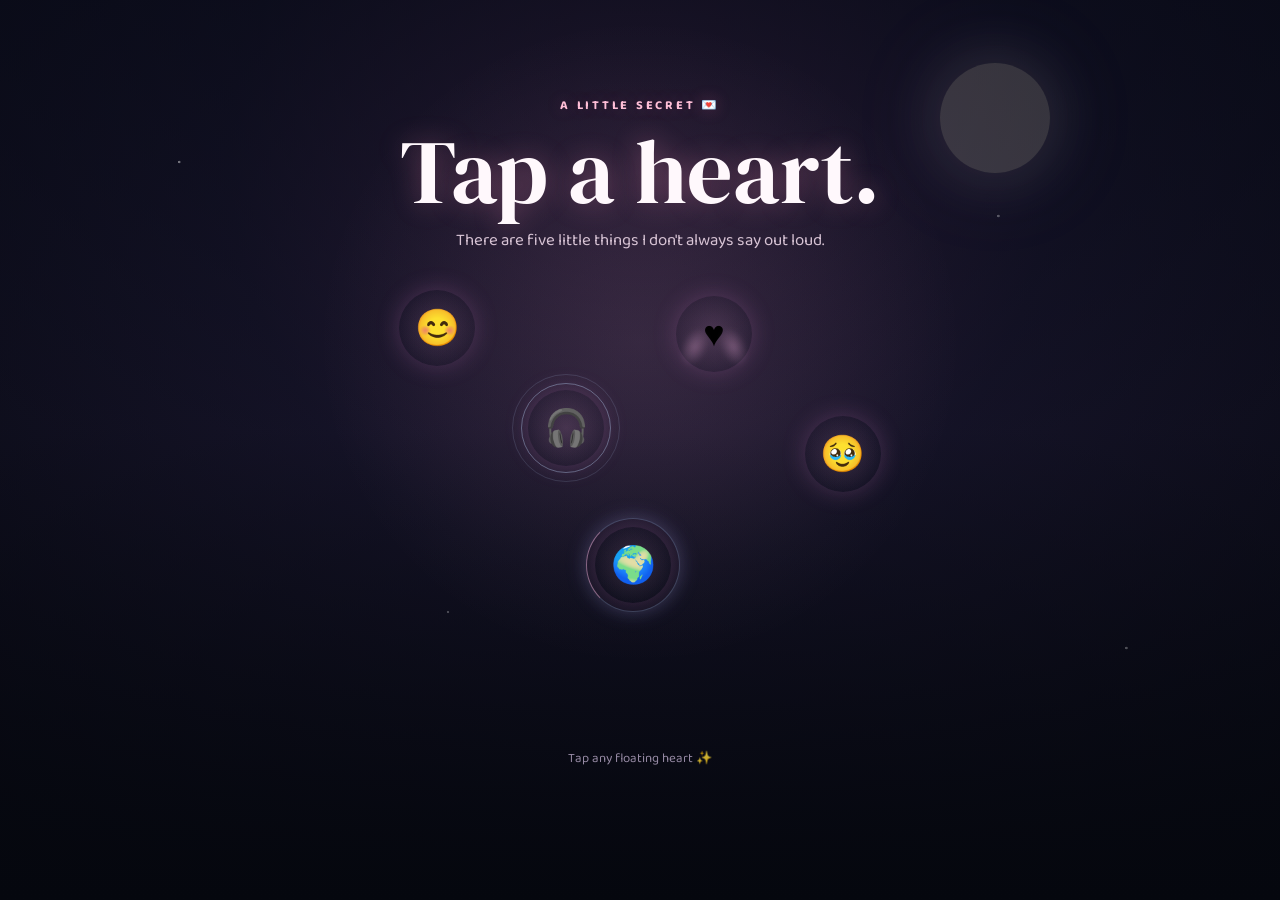
==== commit 7161d674: "Page 4: remove moving white shimmer line" ====
--- a/public/page4.html
+++ b/public/page4.html
@@ -6,7 +6,7 @@
 <link rel="preconnect" href="https://fonts.googleapis.com"><link rel="preconnect" href="https://fonts.gstatic.com" crossorigin>
 <link href="https://fonts.googleapis.com/css2?family=Baloo+2:wght@500;600;700&family=DM+Serif+Display:ital@0;1&display=swap" rel="stylesheet">
 <style>
-*{box-sizing:border-box}html,body{margin:0;min-height:100%;background:#05070d;color:#fff}body{font-family:'Baloo 2',system-ui,sans-serif;overflow:hidden}.story-screen{min-height:100svh;position:relative;display:grid;place-items:center;overflow:hidden;background:radial-gradient(circle at 50% 18%,#3b2545 0,#151326 42%,#05070d 100%)}.story-screen:before{content:"";position:absolute;inset:0;background:radial-gradient(circle at 50% 38%,#f6b7d51a 0,transparent 38%),linear-gradient(180deg,#080a17aa 0,#12112644 48%,#05070e 100%);pointer-events:none}.story-screen:after{content:"";position:absolute;right:18%;top:7%;width:110px;height:110px;border-radius:50%;background:#fff2d92b;box-shadow:0 0 65px #fff1cf22,0 0 110px #a9a0ff1c;filter:blur(.3px);pointer-events:none}.stars{position:absolute;inset:0;background-image:radial-gradient(circle at 14% 18%,rgba(255,255,255,.75) 0 1px,transparent 1.6px),radial-gradient(circle at 78% 24%,rgba(255,255,255,.55) 0 1px,transparent 1.6px),radial-gradient(circle at 35% 68%,rgba(255,255,255,.45) 0 1px,transparent 1.6px),radial-gradient(circle at 88% 72%,rgba(255,255,255,.5) 0 1px,transparent 1.6px),radial-gradient(circle at 55% 12%,rgba(255,255,255,.4) 0 1px,transparent 1.6px);opacity:.55}.content{width:min(680px,92vw);position:relative;z-index:2;text-align:center;padding:34px 10px}.kicker{font-size:.78rem;letter-spacing:.22em;color:#ffbfd7;font-weight:700;text-shadow:0 0 16px #ff6fa844}.content h2{font-family:'DM Serif Display',Georgia,serif;font-size:clamp(2.8rem,11vw,5.6rem);font-weight:400;line-height:.95;margin:12px 0 12px;color:#fff8fc;text-shadow:0 0 28px #ff8fba55}.subtitle{font-size:1.05rem;color:#d7c3d4;margin:0 auto;max-width:420px}.heart-field{position:relative;width:min(560px,100%);height:410px;margin:8px auto 0}.heart-bubble{position:absolute;width:76px;height:76px;border:0;border-radius:50%;background:radial-gradient(circle,rgba(255,180,230,.13),transparent 68%);box-shadow:0 0 24px rgba(239,142,224,.22);font-size:2.25rem;cursor:pointer;transition:transform .6s ease,opacity .45s ease,filter .45s ease,box-shadow .45s ease;touch-action:manipulation;z-index:1;display:grid;place-items:center}.heart-bubble:nth-child(1){left:7%;top:28px;animation:floatOne 5.2s ease-in-out infinite}.heart-bubble:nth-child(2){left:30%;top:128px;animation:floatTwo 6.1s ease-in-out infinite}.heart-bubble:nth-child(3){right:30%;top:34px;animation:floatThree 5.7s ease-in-out infinite}.heart-bubble:nth-child(4){right:7%;top:154px;animation:floatFour 6.4s ease-in-out infinite}.heart-bubble:nth-child(5){left:42%;top:265px;animation:floatFive 7s ease-in-out infinite}.heart-bubble:hover{filter:brightness(1.2);box-shadow:0 0 36px rgba(255,157,231,.55)}.heart-bubble.found{opacity:.55;filter:saturate(.7)}.heart-bubble.active{transform:scale(1.35)!important;opacity:1;filter:brightness(1.4);box-shadow:0 0 52px rgba(255,161,232,.8)}.personality-1{animation:floatOne 5.2s ease-in-out infinite,smileGlow 2.8s ease-in-out infinite}.personality-2::after{content:"";position:absolute;inset:-7px;border:1px solid rgba(190,220,255,.36);border-radius:50%;animation:soundRipple 1.9s ease-out infinite;pointer-events:none}.personality-2::before{content:"";position:absolute;inset:-16px;border:1px solid rgba(190,220,255,.14);border-radius:50%;animation:soundRipple 1.9s ease-out .65s infinite;pointer-events:none}.personality-3::before,.personality-3::after{content:"";position:absolute;width:27px;height:42px;bottom:4px;border-radius:50%;background:radial-gradient(ellipse,rgba(255,185,232,.3),transparent 68%);filter:blur(2px);pointer-events:none}.personality-3::before{left:5px;transform:rotate(25deg)}.personality-3::after{right:5px;transform:rotate(-25deg)}.personality-4::after{content:"";position:absolute;inset:-2px;border-radius:50%;background:linear-gradient(115deg,transparent 28%,rgba(255,255,255,.4) 45%,transparent 62%);transform:translateX(-120%);animation:shimmer 3.6s ease-in-out infinite;pointer-events:none}.personality-5::after{content:"";position:absolute;inset:-9px;border:1px solid rgba(170,205,255,.24);border-left-color:rgba(255,190,235,.48);border-radius:50%;animation:worldOrbit 5.5s linear infinite;box-shadow:0 0 22px rgba(156,184,255,.2);pointer-events:none}.love-message{min-height:68px;max-width:520px;margin:0 auto;padding:0 14px;font-family:'DM Serif Display',Georgia,serif;font-size:clamp(1.25rem,4.5vw,1.75rem);font-style:italic;color:#f8eafa;opacity:0;transform:translateY(8px);transition:opacity .35s ease,transform .35s ease}.love-message.show{opacity:1;transform:none}.hint{margin-top:8px;color:#b9a9c7;font-size:.82rem;opacity:.8}.complete{opacity:0;transform:translateY(8px);transition:.5s ease;margin-top:10px;color:#f4d9f1;font-family:'DM Serif Display',Georgia,serif;font-size:1.35rem}.complete.show{opacity:1;transform:none}@keyframes floatOne{0%,100%{transform:translate(0,0) rotate(-4deg)}25%{transform:translate(13px,-24px) rotate(3deg)}50%{transform:translate(-4px,-42px) rotate(-2deg)}75%{transform:translate(-16px,-18px) rotate(4deg)}}@keyframes floatTwo{0%,100%{transform:translate(0,0) rotate(3deg)}25%{transform:translate(-16px,-34px) rotate(-3deg)}50%{transform:translate(8px,-62px) rotate(4deg)}75%{transform:translate(20px,-27px) rotate(-2deg)}}@keyframes floatThree{0%,100%{transform:translate(0,0) rotate(-3deg)}25%{transform:translate(18px,-30px) rotate(4deg)}50%{transform:translate(2px,-55px) rotate(-4deg)}75%{transform:translate(-20px,-25px) rotate(2deg)}}@keyframes floatFour{0%,100%{transform:translate(0,0) rotate(4deg)}25%{transform:translate(-13px,-38px) rotate(-3deg)}50%{transform:translate(7px,-70px) rotate(3deg)}75%{transform:translate(18px,-32px) rotate(-4deg)}}@keyframes floatFive{0%,100%{transform:translate(0,0) rotate(-2deg)}25%{transform:translate(20px,-30px) rotate(4deg)}50%{transform:translate(-8px,-58px) rotate(-3deg)}75%{transform:translate(-21px,-22px) rotate(3deg)}}@keyframes smileGlow{0%,100%{box-shadow:0 0 22px rgba(255,194,112,.28)}50%{box-shadow:0 0 42px rgba(255,194,112,.7),0 0 68px rgba(255,151,205,.22)}}@keyframes soundRipple{0%{transform:scale(.9);opacity:.55}70%{transform:scale(1.5);opacity:0}100%{transform:scale(1.5);opacity:0}}@keyframes shimmer{0%,30%{transform:translateX(-120%)}55%{transform:translateX(120%)}100%{transform:translateX(120%)}}@keyframes worldOrbit{from{transform:rotate(0deg)}to{transform:rotate(360deg)}}@media(max-width:500px){.heart-field{height:360px;margin-top:4px}.heart-bubble{width:62px;height:62px;font-size:1.8rem}.heart-bubble:nth-child(1){left:2%;top:18px}.heart-bubble:nth-child(2){left:25%;top:100px}.heart-bubble:nth-child(3){right:23%;top:18px}.heart-bubble:nth-child(4){right:1%;top:122px}.heart-bubble:nth-child(5){left:40%;top:225px}.content{padding-top:24px}.subtitle{font-size:.98rem}}
+*{box-sizing:border-box}html,body{margin:0;min-height:100%;background:#05070d;color:#fff}body{font-family:'Baloo 2',system-ui,sans-serif;overflow:hidden}.story-screen{min-height:100svh;position:relative;display:grid;place-items:center;overflow:hidden;background:radial-gradient(circle at 50% 18%,#3b2545 0,#151326 42%,#05070d 100%)}.story-screen:before{content:"";position:absolute;inset:0;background:radial-gradient(circle at 50% 38%,#f6b7d51a 0,transparent 38%),linear-gradient(180deg,#080a17aa 0,#12112644 48%,#05070e 100%);pointer-events:none}.story-screen:after{content:"";position:absolute;right:18%;top:7%;width:110px;height:110px;border-radius:50%;background:#fff2d92b;box-shadow:0 0 65px #fff1cf22,0 0 110px #a9a0ff1c;filter:blur(.3px);pointer-events:none}.stars{position:absolute;inset:0;background-image:radial-gradient(circle at 14% 18%,rgba(255,255,255,.75) 0 1px,transparent 1.6px),radial-gradient(circle at 78% 24%,rgba(255,255,255,.55) 0 1px,transparent 1.6px),radial-gradient(circle at 35% 68%,rgba(255,255,255,.45) 0 1px,transparent 1.6px),radial-gradient(circle at 88% 72%,rgba(255,255,255,.5) 0 1px,transparent 1.6px),radial-gradient(circle at 55% 12%,rgba(255,255,255,.4) 0 1px,transparent 1.6px);opacity:.55}.content{width:min(680px,92vw);position:relative;z-index:2;text-align:center;padding:34px 10px}.kicker{font-size:.78rem;letter-spacing:.22em;color:#ffbfd7;font-weight:700;text-shadow:0 0 16px #ff6fa844}.content h2{font-family:'DM Serif Display',Georgia,serif;font-size:clamp(2.8rem,11vw,5.6rem);font-weight:400;line-height:.95;margin:12px 0 12px;color:#fff8fc;text-shadow:0 0 28px #ff8fba55}.subtitle{font-size:1.05rem;color:#d7c3d4;margin:0 auto;max-width:420px}.heart-field{position:relative;width:min(560px,100%);height:410px;margin:8px auto 0}.heart-bubble{position:absolute;width:76px;height:76px;border:0;border-radius:50%;background:radial-gradient(circle,rgba(255,180,230,.13),transparent 68%);box-shadow:0 0 24px rgba(239,142,224,.22);font-size:2.25rem;cursor:pointer;transition:transform .6s ease,opacity .45s ease,filter .45s ease,box-shadow .45s ease;touch-action:manipulation;z-index:1;display:grid;place-items:center}.heart-bubble:nth-child(1){left:7%;top:28px;animation:floatOne 5.2s ease-in-out infinite}.heart-bubble:nth-child(2){left:30%;top:128px;animation:floatTwo 6.1s ease-in-out infinite}.heart-bubble:nth-child(3){right:30%;top:34px;animation:floatThree 5.7s ease-in-out infinite}.heart-bubble:nth-child(4){right:7%;top:154px;animation:floatFour 6.4s ease-in-out infinite}.heart-bubble:nth-child(5){left:42%;top:265px;animation:floatFive 7s ease-in-out infinite}.heart-bubble:hover{filter:brightness(1.2);box-shadow:0 0 36px rgba(255,157,231,.55)}.heart-bubble.found{opacity:.55;filter:saturate(.7)}.heart-bubble.active{transform:scale(1.35)!important;opacity:1;filter:brightness(1.4);box-shadow:0 0 52px rgba(255,161,232,.8)}.personality-1{animation:floatOne 5.2s ease-in-out infinite,smileGlow 2.8s ease-in-out infinite}.personality-2::after{content:"";position:absolute;inset:-7px;border:1px solid rgba(190,220,255,.36);border-radius:50%;animation:soundRipple 1.9s ease-out infinite;pointer-events:none}.personality-2::before{content:"";position:absolute;inset:-16px;border:1px solid rgba(190,220,255,.14);border-radius:50%;animation:soundRipple 1.9s ease-out .65s infinite;pointer-events:none}.personality-3::before,.personality-3::after{content:"";position:absolute;width:27px;height:42px;bottom:4px;border-radius:50%;background:radial-gradient(ellipse,rgba(255,185,232,.3),transparent 68%);filter:blur(2px);pointer-events:none}.personality-3::before{left:5px;transform:rotate(25deg)}.personality-3::after{right:5px;transform:rotate(-25deg)}.personality-5::after{content:"";position:absolute;inset:-9px;border:1px solid rgba(170,205,255,.24);border-left-color:rgba(255,190,235,.48);border-radius:50%;animation:worldOrbit 5.5s linear infinite;box-shadow:0 0 22px rgba(156,184,255,.2);pointer-events:none}.love-message{min-height:68px;max-width:520px;margin:0 auto;padding:0 14px;font-family:'DM Serif Display',Georgia,serif;font-size:clamp(1.25rem,4.5vw,1.75rem);font-style:italic;color:#f8eafa;opacity:0;transform:translateY(8px);transition:opacity .35s ease,transform .35s ease}.love-message.show{opacity:1;transform:none}.hint{margin-top:8px;color:#b9a9c7;font-size:.82rem;opacity:.8}.complete{opacity:0;transform:translateY(8px);transition:.5s ease;margin-top:10px;color:#f4d9f1;font-family:'DM Serif Display',Georgia,serif;font-size:1.35rem}.complete.show{opacity:1;transform:none}@keyframes floatOne{0%,100%{transform:translate(0,0) rotate(-4deg)}25%{transform:translate(13px,-24px) rotate(3deg)}50%{transform:translate(-4px,-42px) rotate(-2deg)}75%{transform:translate(-16px,-18px) rotate(4deg)}}@keyframes floatTwo{0%,100%{transform:translate(0,0) rotate(3deg)}25%{transform:translate(-16px,-34px) rotate(-3deg)}50%{transform:translate(8px,-62px) rotate(4deg)}75%{transform:translate(20px,-27px) rotate(-2deg)}}@keyframes floatThree{0%,100%{transform:translate(0,0) rotate(-3deg)}25%{transform:translate(18px,-30px) rotate(4deg)}50%{transform:translate(2px,-55px) rotate(-4deg)}75%{transform:translate(-20px,-25px) rotate(2deg)}}@keyframes floatFour{0%,100%{transform:translate(0,0) rotate(4deg)}25%{transform:translate(-13px,-38px) rotate(-3deg)}50%{transform:translate(7px,-70px) rotate(3deg)}75%{transform:translate(18px,-32px) rotate(-4deg)}}@keyframes floatFive{0%,100%{transform:translate(0,0) rotate(-2deg)}25%{transform:translate(20px,-30px) rotate(4deg)}50%{transform:translate(-8px,-58px) rotate(-3deg)}75%{transform:translate(-21px,-22px) rotate(3deg)}}@keyframes smileGlow{0%,100%{box-shadow:0 0 22px rgba(255,194,112,.28)}50%{box-shadow:0 0 42px rgba(255,194,112,.7),0 0 68px rgba(255,151,205,.22)}}@keyframes soundRipple{0%{transform:scale(.9);opacity:.55}70%{transform:scale(1.5);opacity:0}100%{transform:scale(1.5);opacity:0}}@keyframes worldOrbit{from{transform:rotate(0deg)}to{transform:rotate(360deg)}}@media(max-width:500px){.heart-field{height:360px;margin-top:4px}.heart-bubble{width:62px;height:62px;font-size:1.8rem}.heart-bubble:nth-child(1){left:2%;top:18px}.heart-bubble:nth-child(2){left:25%;top:100px}.heart-bubble:nth-child(3){right:23%;top:18px}.heart-bubble:nth-child(4){right:1%;top:122px}.heart-bubble:nth-child(5){left:40%;top:225px}.content{padding-top:24px}.subtitle{font-size:.98rem}}
 </style></head>
 <body><main class="story-screen love-screen"><div class="stars"></div><div class="content"><span class="kicker">A LITTLE SECRET 💌</span><h2>Tap a heart.</h2><p class="subtitle">There are five little things I don't always say out loud.</p><div class="heart-field"><button class="heart-bubble personality-1" data-i="0" aria-label="Smile">😊</button><button class="heart-bubble personality-2" data-i="1" aria-label="Voice">🎧</button><button class="heart-bubble personality-3" data-i="2" aria-label="Little things">♥️</button><button class="heart-bubble personality-4" data-i="3" aria-label="Missing you">🥹</button><button class="heart-bubble personality-5" data-i="4" aria-label="Us">🌍</button></div><div id="loveMessage" class="love-message"></div><div class="hint" id="hint">Tap any floating heart ✨</div><div class="complete" id="complete">Okay… now you know. ❤️</div></div></main>
 <script>const love=[['😊','Your smile can fix my whole mood.'],['🎧','Your voice makes the distance feel smaller.'],['♥️','I notice all those tiny things you think nobody notices.'],['🥹','I miss you more than I usually know how to say.'],['🌍',"Distance changes, love doesn't"]];const hearts=[...document.querySelectorAll('.heart-bubble')],message=document.getElementById('loveMessage'),hint=document.getElementById('hint'),complete=document.getElementById('complete');let current=0;hearts.forEach(b=>b.addEventListener('click',()=>{if(current>=5)return;const i=current;hearts.forEach(x=>x.classList.remove('active'));b.classList.add('active','found');message.textContent=love[i][1];message.classList.remove('show');requestAnimationFrame(()=>message.classList.add('show'));current++;if(current<5){hint.textContent=`Next little secret ✨`;setTimeout(()=>b.classList.remove('active'),650)}else{hint.textContent='';setTimeout(()=>complete.classList.add('show'),500);setTimeout(()=>{hint.textContent='But there’s one thing distance keeps reminding me…';},1100)}}));</script></body></html>
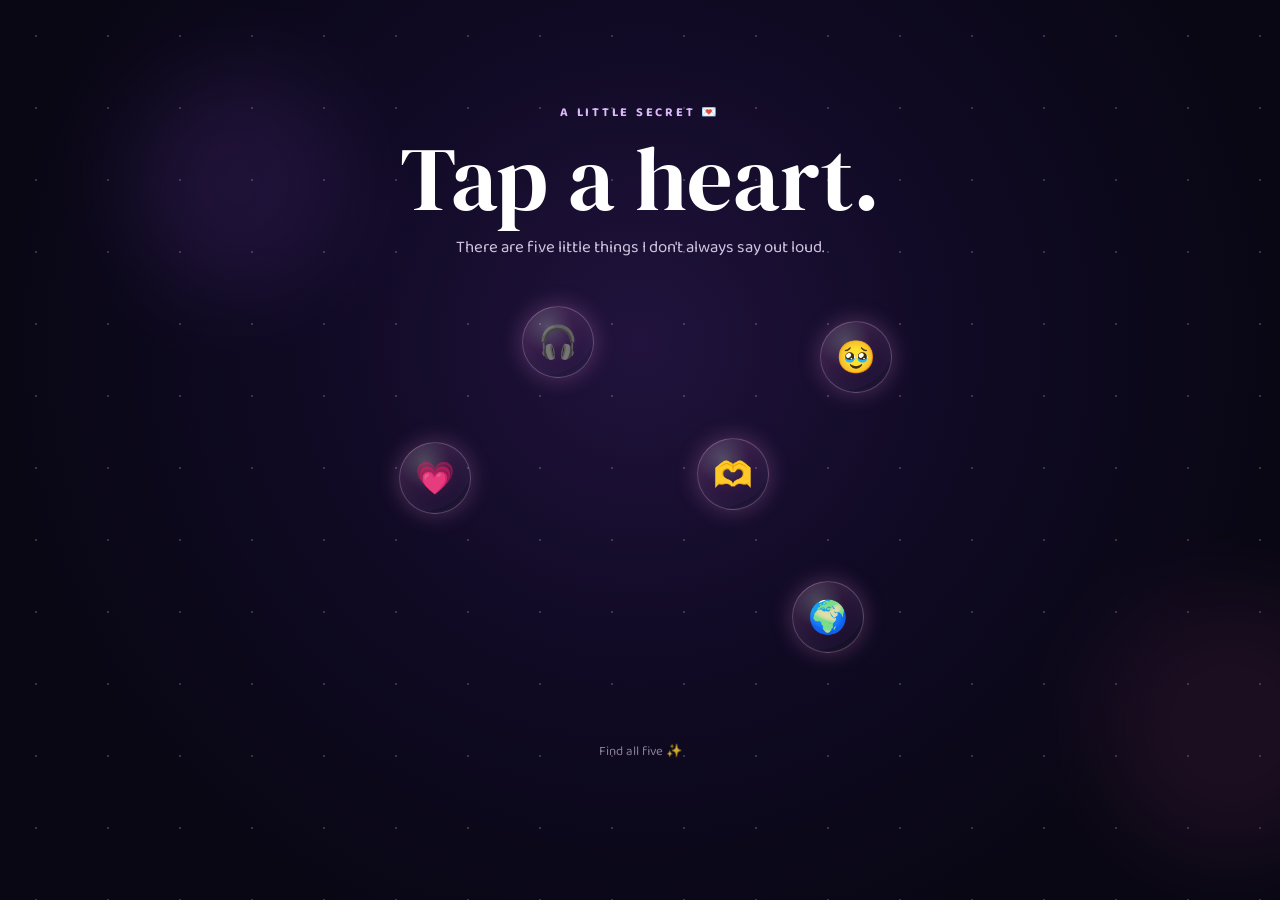
==== commit e5ddb682: "Restore Page 4 to its original starting design" ====
--- a/public/page4.html
+++ b/public/page4.html
@@ -1,12 +1,47 @@
 <!doctype html>
 <html lang="en">
 <head>
-<meta charset="UTF-8"><meta name="viewport" content="width=device-width,initial-scale=1,viewport-fit=cover">
+<meta charset="UTF-8">
+<meta name="viewport" content="width=device-width,initial-scale=1,viewport-fit=cover">
 <title>Page 4 — A Little Secret 💌</title>
 <link rel="preconnect" href="https://fonts.googleapis.com"><link rel="preconnect" href="https://fonts.gstatic.com" crossorigin>
 <link href="https://fonts.googleapis.com/css2?family=Baloo+2:wght@500;600;700&family=DM+Serif+Display:ital@0;1&display=swap" rel="stylesheet">
 <style>
-*{box-sizing:border-box}html,body{margin:0;min-height:100%;background:#05070d;color:#fff}body{font-family:'Baloo 2',system-ui,sans-serif;overflow:hidden}.story-screen{min-height:100svh;position:relative;display:grid;place-items:center;overflow:hidden;background:radial-gradient(circle at 50% 18%,#3b2545 0,#151326 42%,#05070d 100%)}.story-screen:before{content:"";position:absolute;inset:0;background:radial-gradient(circle at 50% 38%,#f6b7d51a 0,transparent 38%),linear-gradient(180deg,#080a17aa 0,#12112644 48%,#05070e 100%);pointer-events:none}.story-screen:after{content:"";position:absolute;right:18%;top:7%;width:110px;height:110px;border-radius:50%;background:#fff2d92b;box-shadow:0 0 65px #fff1cf22,0 0 110px #a9a0ff1c;filter:blur(.3px);pointer-events:none}.stars{position:absolute;inset:0;background-image:radial-gradient(circle at 14% 18%,rgba(255,255,255,.75) 0 1px,transparent 1.6px),radial-gradient(circle at 78% 24%,rgba(255,255,255,.55) 0 1px,transparent 1.6px),radial-gradient(circle at 35% 68%,rgba(255,255,255,.45) 0 1px,transparent 1.6px),radial-gradient(circle at 88% 72%,rgba(255,255,255,.5) 0 1px,transparent 1.6px),radial-gradient(circle at 55% 12%,rgba(255,255,255,.4) 0 1px,transparent 1.6px);opacity:.55}.content{width:min(680px,92vw);position:relative;z-index:2;text-align:center;padding:34px 10px}.kicker{font-size:.78rem;letter-spacing:.22em;color:#ffbfd7;font-weight:700;text-shadow:0 0 16px #ff6fa844}.content h2{font-family:'DM Serif Display',Georgia,serif;font-size:clamp(2.8rem,11vw,5.6rem);font-weight:400;line-height:.95;margin:12px 0 12px;color:#fff8fc;text-shadow:0 0 28px #ff8fba55}.subtitle{font-size:1.05rem;color:#d7c3d4;margin:0 auto;max-width:420px}.heart-field{position:relative;width:min(560px,100%);height:410px;margin:8px auto 0}.heart-bubble{position:absolute;width:76px;height:76px;border:0;border-radius:50%;background:radial-gradient(circle,rgba(255,180,230,.13),transparent 68%);box-shadow:0 0 24px rgba(239,142,224,.22);font-size:2.25rem;cursor:pointer;transition:transform .6s ease,opacity .45s ease,filter .45s ease,box-shadow .45s ease;touch-action:manipulation;z-index:1;display:grid;place-items:center}.heart-bubble:nth-child(1){left:7%;top:28px;animation:floatOne 5.2s ease-in-out infinite}.heart-bubble:nth-child(2){left:30%;top:128px;animation:floatTwo 6.1s ease-in-out infinite}.heart-bubble:nth-child(3){right:30%;top:34px;animation:floatThree 5.7s ease-in-out infinite}.heart-bubble:nth-child(4){right:7%;top:154px;animation:floatFour 6.4s ease-in-out infinite}.heart-bubble:nth-child(5){left:42%;top:265px;animation:floatFive 7s ease-in-out infinite}.heart-bubble:hover{filter:brightness(1.2);box-shadow:0 0 36px rgba(255,157,231,.55)}.heart-bubble.found{opacity:.55;filter:saturate(.7)}.heart-bubble.active{transform:scale(1.35)!important;opacity:1;filter:brightness(1.4);box-shadow:0 0 52px rgba(255,161,232,.8)}.personality-1{animation:floatOne 5.2s ease-in-out infinite,smileGlow 2.8s ease-in-out infinite}.personality-2::after{content:"";position:absolute;inset:-7px;border:1px solid rgba(190,220,255,.36);border-radius:50%;animation:soundRipple 1.9s ease-out infinite;pointer-events:none}.personality-2::before{content:"";position:absolute;inset:-16px;border:1px solid rgba(190,220,255,.14);border-radius:50%;animation:soundRipple 1.9s ease-out .65s infinite;pointer-events:none}.personality-3::before,.personality-3::after{content:"";position:absolute;width:27px;height:42px;bottom:4px;border-radius:50%;background:radial-gradient(ellipse,rgba(255,185,232,.3),transparent 68%);filter:blur(2px);pointer-events:none}.personality-3::before{left:5px;transform:rotate(25deg)}.personality-3::after{right:5px;transform:rotate(-25deg)}.personality-5::after{content:"";position:absolute;inset:-9px;border:1px solid rgba(170,205,255,.24);border-left-color:rgba(255,190,235,.48);border-radius:50%;animation:worldOrbit 5.5s linear infinite;box-shadow:0 0 22px rgba(156,184,255,.2);pointer-events:none}.love-message{min-height:68px;max-width:520px;margin:0 auto;padding:0 14px;font-family:'DM Serif Display',Georgia,serif;font-size:clamp(1.25rem,4.5vw,1.75rem);font-style:italic;color:#f8eafa;opacity:0;transform:translateY(8px);transition:opacity .35s ease,transform .35s ease}.love-message.show{opacity:1;transform:none}.hint{margin-top:8px;color:#b9a9c7;font-size:.82rem;opacity:.8}.complete{opacity:0;transform:translateY(8px);transition:.5s ease;margin-top:10px;color:#f4d9f1;font-family:'DM Serif Display',Georgia,serif;font-size:1.35rem}.complete.show{opacity:1;transform:none}@keyframes floatOne{0%,100%{transform:translate(0,0) rotate(-4deg)}25%{transform:translate(13px,-24px) rotate(3deg)}50%{transform:translate(-4px,-42px) rotate(-2deg)}75%{transform:translate(-16px,-18px) rotate(4deg)}}@keyframes floatTwo{0%,100%{transform:translate(0,0) rotate(3deg)}25%{transform:translate(-16px,-34px) rotate(-3deg)}50%{transform:translate(8px,-62px) rotate(4deg)}75%{transform:translate(20px,-27px) rotate(-2deg)}}@keyframes floatThree{0%,100%{transform:translate(0,0) rotate(-3deg)}25%{transform:translate(18px,-30px) rotate(4deg)}50%{transform:translate(2px,-55px) rotate(-4deg)}75%{transform:translate(-20px,-25px) rotate(2deg)}}@keyframes floatFour{0%,100%{transform:translate(0,0) rotate(4deg)}25%{transform:translate(-13px,-38px) rotate(-3deg)}50%{transform:translate(7px,-70px) rotate(3deg)}75%{transform:translate(18px,-32px) rotate(-4deg)}}@keyframes floatFive{0%,100%{transform:translate(0,0) rotate(-2deg)}25%{transform:translate(20px,-30px) rotate(4deg)}50%{transform:translate(-8px,-58px) rotate(-3deg)}75%{transform:translate(-21px,-22px) rotate(3deg)}}@keyframes smileGlow{0%,100%{box-shadow:0 0 22px rgba(255,194,112,.28)}50%{box-shadow:0 0 42px rgba(255,194,112,.7),0 0 68px rgba(255,151,205,.22)}}@keyframes soundRipple{0%{transform:scale(.9);opacity:.55}70%{transform:scale(1.5);opacity:0}100%{transform:scale(1.5);opacity:0}}@keyframes worldOrbit{from{transform:rotate(0deg)}to{transform:rotate(360deg)}}@media(max-width:500px){.heart-field{height:360px;margin-top:4px}.heart-bubble{width:62px;height:62px;font-size:1.8rem}.heart-bubble:nth-child(1){left:2%;top:18px}.heart-bubble:nth-child(2){left:25%;top:100px}.heart-bubble:nth-child(3){right:23%;top:18px}.heart-bubble:nth-child(4){right:1%;top:122px}.heart-bubble:nth-child(5){left:40%;top:225px}.content{padding-top:24px}.subtitle{font-size:.98rem}}
-</style></head>
-<body><main class="story-screen love-screen"><div class="stars"></div><div class="content"><span class="kicker">A LITTLE SECRET 💌</span><h2>Tap a heart.</h2><p class="subtitle">There are five little things I don't always say out loud.</p><div class="heart-field"><button class="heart-bubble personality-1" data-i="0" aria-label="Smile">😊</button><button class="heart-bubble personality-2" data-i="1" aria-label="Voice">🎧</button><button class="heart-bubble personality-3" data-i="2" aria-label="Little things">♥️</button><button class="heart-bubble personality-4" data-i="3" aria-label="Missing you">🥹</button><button class="heart-bubble personality-5" data-i="4" aria-label="Us">🌍</button></div><div id="loveMessage" class="love-message"></div><div class="hint" id="hint">Tap any floating heart ✨</div><div class="complete" id="complete">Okay… now you know. ❤️</div></div></main>
-<script>const love=[['😊','Your smile can fix my whole mood.'],['🎧','Your voice makes the distance feel smaller.'],['♥️','I notice all those tiny things you think nobody notices.'],['🥹','I miss you more than I usually know how to say.'],['🌍',"Distance changes, love doesn't"]];const hearts=[...document.querySelectorAll('.heart-bubble')],message=document.getElementById('loveMessage'),hint=document.getElementById('hint'),complete=document.getElementById('complete');let current=0;hearts.forEach(b=>b.addEventListener('click',()=>{if(current>=5)return;const i=current;hearts.forEach(x=>x.classList.remove('active'));b.classList.add('active','found');message.textContent=love[i][1];message.classList.remove('show');requestAnimationFrame(()=>message.classList.add('show'));current++;if(current<5){hint.textContent=`Next little secret ✨`;setTimeout(()=>b.classList.remove('active'),650)}else{hint.textContent='';setTimeout(()=>complete.classList.add('show'),500);setTimeout(()=>{hint.textContent='But there’s one thing distance keeps reminding me…';},1100)}}));</script></body></html>+*{box-sizing:border-box}html,body{margin:0;min-height:100%;background:#090714;color:#fff}body{font-family:'Baloo 2',system-ui,sans-serif;overflow:hidden}.story-screen{min-height:100svh;position:relative;display:grid;place-items:center;overflow:hidden;background:radial-gradient(circle at 50% 38%,#21133d 0,#100a24 38%,#090714 76%)}.story-screen:before,.story-screen:after{content:"";position:absolute;border-radius:50%;filter:blur(45px);pointer-events:none}.story-screen:before{width:220px;height:220px;background:#6d3ca8;opacity:.18;top:8%;left:10%}.story-screen:after{width:260px;height:260px;background:#bd4f91;opacity:.1;right:-80px;bottom:5%}.stars{position:absolute;inset:0;background-image:radial-gradient(#fff 1px,transparent 1px);background-size:72px 72px;opacity:.18}.content{width:min(680px,92vw);position:relative;z-index:2;text-align:center;padding:34px 10px}.kicker{font-size:.78rem;letter-spacing:.22em;color:#d9b9f6;font-weight:700}.content h2{font-family:'DM Serif Display',Georgia,serif;font-size:clamp(2.8rem,11vw,5.6rem);font-weight:400;line-height:.95;margin:12px 0 12px}.subtitle{font-size:1.05rem;color:#cfc4df;margin:0 auto;max-width:420px}.heart-field{position:relative;width:min(560px,100%);height:390px;margin:14px auto 0}.heart-bubble{position:absolute;width:72px;height:72px;border:1px solid rgba(255,205,245,.28);border-radius:50%;background:radial-gradient(circle at 35% 28%,rgba(255,255,255,.25),rgba(190,91,176,.16) 38%,rgba(95,49,125,.12) 70%,transparent 72%);box-shadow:0 0 22px rgba(239,142,224,.28),inset 0 0 18px rgba(255,255,255,.08);font-size:2rem;cursor:pointer;color:#fff;transition:transform .55s ease,opacity .45s ease,filter .45s ease,box-shadow .45s ease;animation:drift 4.8s ease-in-out infinite;touch-action:manipulation}.heart-bubble:hover{filter:brightness(1.2);box-shadow:0 0 32px rgba(255,157,231,.5),inset 0 0 20px rgba(255,255,255,.12)}.heart-bubble.found{opacity:.55;filter:saturate(.7);box-shadow:0 0 12px rgba(239,142,224,.18)}.heart-bubble.active{transform:scale(1.28)!important;opacity:1;filter:brightness(1.35);box-shadow:0 0 48px rgba(255,161,232,.75)}.heart-bubble:nth-child(1){left:7%;top:43%;animation-delay:-.8s}.heart-bubble:nth-child(2){left:29%;top:8%;animation-delay:-2.2s}.heart-bubble:nth-child(3){right:27%;top:42%;animation-delay:-3.5s}.heart-bubble:nth-child(4){right:5%;top:12%;animation-delay:-1.4s}.heart-bubble:nth-child(5){right:10%;bottom:3%;animation-delay:-4s}.love-message{min-height:68px;max-width:520px;margin:0 auto;padding:0 14px;font-family:'DM Serif Display',Georgia,serif;font-size:clamp(1.25rem,4.5vw,1.75rem);font-style:italic;color:#f8eafa;opacity:0;transform:translateY(8px);transition:opacity .35s ease,transform .35s ease}.love-message.show{opacity:1;transform:none}.hint{margin-top:8px;color:#a99ab9;font-size:.82rem;opacity:.8}.complete{opacity:0;transform:translateY(8px);transition:.5s ease;margin-top:10px;color:#f4d9f1;font-family:'DM Serif Display',Georgia,serif;font-size:1.35rem}.complete.show{opacity:1;transform:none}@keyframes drift{0%,100%{transform:translateY(0) rotate(-2deg)}50%{transform:translateY(-13px) rotate(2deg)}}@media(max-width:500px){.heart-field{height:340px}.heart-bubble{width:64px;height:64px;font-size:1.75rem}.heart-bubble:nth-child(1){left:3%}.heart-bubble:nth-child(2){left:26%}.heart-bubble:nth-child(3){right:24%}.heart-bubble:nth-child(4){right:1%}.heart-bubble:nth-child(5){right:5%;bottom:0}.content{padding-top:24px}.subtitle{font-size:.98rem}}
+</style>
+</head>
+<body>
+<main class="story-screen love-screen"><div class="stars"></div><div class="content">
+<span class="kicker">A LITTLE SECRET 💌</span>
+<h2>Tap a heart.</h2>
+<p class="subtitle">There are five little things I don't always say out loud.</p>
+<div class="heart-field">
+<button class="heart-bubble" data-i="0" aria-label="Hidden feeling one">💗</button>
+<button class="heart-bubble" data-i="1" aria-label="Hidden feeling two">🎧</button>
+<button class="heart-bubble" data-i="2" aria-label="Hidden feeling three">🫶</button>
+<button class="heart-bubble" data-i="3" aria-label="Hidden feeling four">🥹</button>
+<button class="heart-bubble" data-i="4" aria-label="Hidden feeling five">🌍</button>
+</div>
+<div id="loveMessage" class="love-message"></div>
+<div class="hint" id="hint">Find all five ✨</div>
+<div class="complete" id="complete">Okay… now you know. ❤️</div>
+</div></main>
+<script>
+const love=[
+ ['💗','Your smile can fix my whole mood.'],
+ ['🎧','Your voice makes the distance feel smaller.'],
+ ['🫶','I notice all those tiny things you think nobody notices.'],
+ ['🥹','I miss you more than I usually know how to say.'],
+ ['🌍','Different places. Same us.']
+];
+const message=document.getElementById('loveMessage'),hint=document.getElementById('hint'),complete=document.getElementById('complete');
+const found=new Set();
+document.querySelectorAll('.heart-bubble').forEach(b=>b.addEventListener('click',()=>{
+ const i=Number(b.dataset.i); found.add(i); document.querySelectorAll('.heart-bubble').forEach(x=>x.classList.remove('active')); b.classList.add('active','found');
+ message.textContent=love[i][1];message.classList.remove('show');requestAnimationFrame(()=>message.classList.add('show'));
+ hint.textContent=found.size<5?`${found.size} of 5 discovered ✨`:'';
+ if(found.size===5){setTimeout(()=>complete.classList.add('show'),500);setTimeout(()=>{hint.textContent='But there’s one thing distance keeps reminding me…';},1100);}
+}));
+</script>
+</body>
+</html>
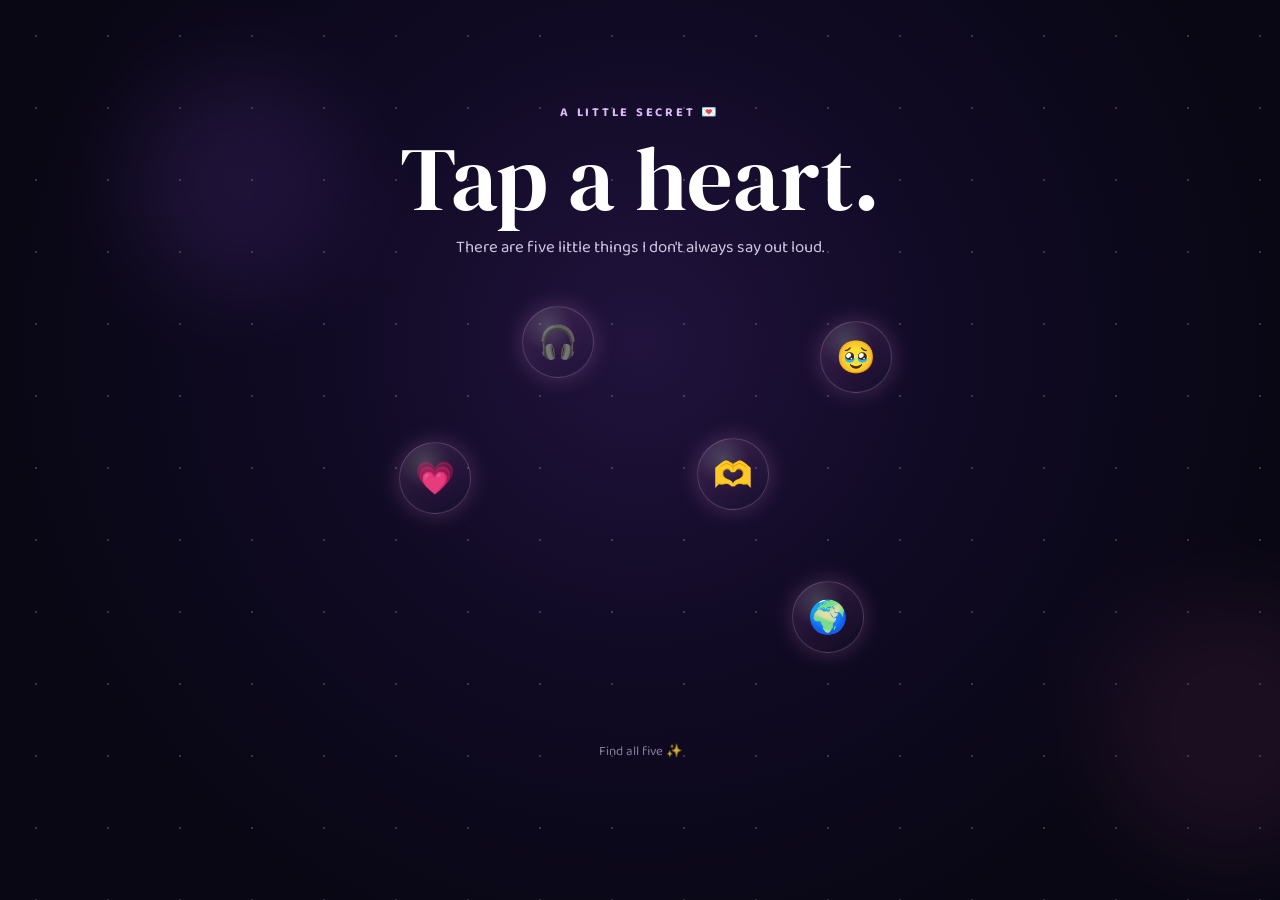
==== commit 1a08337a: "Make Page 4 hearts feel like floating memories" ====
--- a/public/page4.html
+++ b/public/page4.html
@@ -7,7 +7,7 @@
 <link rel="preconnect" href="https://fonts.googleapis.com"><link rel="preconnect" href="https://fonts.gstatic.com" crossorigin>
 <link href="https://fonts.googleapis.com/css2?family=Baloo+2:wght@500;600;700&family=DM+Serif+Display:ital@0;1&display=swap" rel="stylesheet">
 <style>
-*{box-sizing:border-box}html,body{margin:0;min-height:100%;background:#090714;color:#fff}body{font-family:'Baloo 2',system-ui,sans-serif;overflow:hidden}.story-screen{min-height:100svh;position:relative;display:grid;place-items:center;overflow:hidden;background:radial-gradient(circle at 50% 38%,#21133d 0,#100a24 38%,#090714 76%)}.story-screen:before,.story-screen:after{content:"";position:absolute;border-radius:50%;filter:blur(45px);pointer-events:none}.story-screen:before{width:220px;height:220px;background:#6d3ca8;opacity:.18;top:8%;left:10%}.story-screen:after{width:260px;height:260px;background:#bd4f91;opacity:.1;right:-80px;bottom:5%}.stars{position:absolute;inset:0;background-image:radial-gradient(#fff 1px,transparent 1px);background-size:72px 72px;opacity:.18}.content{width:min(680px,92vw);position:relative;z-index:2;text-align:center;padding:34px 10px}.kicker{font-size:.78rem;letter-spacing:.22em;color:#d9b9f6;font-weight:700}.content h2{font-family:'DM Serif Display',Georgia,serif;font-size:clamp(2.8rem,11vw,5.6rem);font-weight:400;line-height:.95;margin:12px 0 12px}.subtitle{font-size:1.05rem;color:#cfc4df;margin:0 auto;max-width:420px}.heart-field{position:relative;width:min(560px,100%);height:390px;margin:14px auto 0}.heart-bubble{position:absolute;width:72px;height:72px;border:1px solid rgba(255,205,245,.28);border-radius:50%;background:radial-gradient(circle at 35% 28%,rgba(255,255,255,.25),rgba(190,91,176,.16) 38%,rgba(95,49,125,.12) 70%,transparent 72%);box-shadow:0 0 22px rgba(239,142,224,.28),inset 0 0 18px rgba(255,255,255,.08);font-size:2rem;cursor:pointer;color:#fff;transition:transform .55s ease,opacity .45s ease,filter .45s ease,box-shadow .45s ease;animation:drift 4.8s ease-in-out infinite;touch-action:manipulation}.heart-bubble:hover{filter:brightness(1.2);box-shadow:0 0 32px rgba(255,157,231,.5),inset 0 0 20px rgba(255,255,255,.12)}.heart-bubble.found{opacity:.55;filter:saturate(.7);box-shadow:0 0 12px rgba(239,142,224,.18)}.heart-bubble.active{transform:scale(1.28)!important;opacity:1;filter:brightness(1.35);box-shadow:0 0 48px rgba(255,161,232,.75)}.heart-bubble:nth-child(1){left:7%;top:43%;animation-delay:-.8s}.heart-bubble:nth-child(2){left:29%;top:8%;animation-delay:-2.2s}.heart-bubble:nth-child(3){right:27%;top:42%;animation-delay:-3.5s}.heart-bubble:nth-child(4){right:5%;top:12%;animation-delay:-1.4s}.heart-bubble:nth-child(5){right:10%;bottom:3%;animation-delay:-4s}.love-message{min-height:68px;max-width:520px;margin:0 auto;padding:0 14px;font-family:'DM Serif Display',Georgia,serif;font-size:clamp(1.25rem,4.5vw,1.75rem);font-style:italic;color:#f8eafa;opacity:0;transform:translateY(8px);transition:opacity .35s ease,transform .35s ease}.love-message.show{opacity:1;transform:none}.hint{margin-top:8px;color:#a99ab9;font-size:.82rem;opacity:.8}.complete{opacity:0;transform:translateY(8px);transition:.5s ease;margin-top:10px;color:#f4d9f1;font-family:'DM Serif Display',Georgia,serif;font-size:1.35rem}.complete.show{opacity:1;transform:none}@keyframes drift{0%,100%{transform:translateY(0) rotate(-2deg)}50%{transform:translateY(-13px) rotate(2deg)}}@media(max-width:500px){.heart-field{height:340px}.heart-bubble{width:64px;height:64px;font-size:1.75rem}.heart-bubble:nth-child(1){left:3%}.heart-bubble:nth-child(2){left:26%}.heart-bubble:nth-child(3){right:24%}.heart-bubble:nth-child(4){right:1%}.heart-bubble:nth-child(5){right:5%;bottom:0}.content{padding-top:24px}.subtitle{font-size:.98rem}}
+*{box-sizing:border-box}html,body{margin:0;min-height:100%;background:#090714;color:#fff}body{font-family:'Baloo 2',system-ui,sans-serif;overflow:hidden}.story-screen{min-height:100svh;position:relative;display:grid;place-items:center;overflow:hidden;background:radial-gradient(circle at 50% 38%,#21133d 0,#100a24 38%,#090714 76%)}.story-screen:before,.story-screen:after{content:"";position:absolute;border-radius:50%;filter:blur(45px);pointer-events:none}.story-screen:before{width:220px;height:220px;background:#6d3ca8;opacity:.18;top:8%;left:10%}.story-screen:after{width:260px;height:260px;background:#bd4f91;opacity:.1;right:-80px;bottom:5%}.stars{position:absolute;inset:0;background-image:radial-gradient(#fff 1px,transparent 1px);background-size:72px 72px;opacity:.18}.content{width:min(680px,92vw);position:relative;z-index:2;text-align:center;padding:34px 10px}.kicker{font-size:.78rem;letter-spacing:.22em;color:#d9b9f6;font-weight:700}.content h2{font-family:'DM Serif Display',Georgia,serif;font-size:clamp(2.8rem,11vw,5.6rem);font-weight:400;line-height:.95;margin:12px 0 12px}.subtitle{font-size:1.05rem;color:#cfc4df;margin:0 auto;max-width:420px}.heart-field{position:relative;width:min(560px,100%);height:390px;margin:14px auto 0}.heart-bubble{position:absolute;width:72px;height:72px;border:1px solid rgba(255,205,245,.22);border-radius:50%;background:radial-gradient(circle at 35% 28%,rgba(255,255,255,.22),rgba(190,91,176,.13) 38%,rgba(95,49,125,.08) 70%,transparent 72%);box-shadow:0 0 22px rgba(239,142,224,.24),inset 0 0 18px rgba(255,255,255,.06);font-size:2rem;cursor:pointer;color:#fff;transition:transform .55s ease,opacity .45s ease,filter .45s ease,box-shadow .45s ease;animation:drift-a 5.4s ease-in-out infinite;touch-action:manipulation}.heart-bubble:hover{filter:brightness(1.2);box-shadow:0 0 32px rgba(255,157,231,.45),inset 0 0 20px rgba(255,255,255,.1)}.heart-bubble.found{opacity:.62;filter:saturate(.78);box-shadow:0 0 12px rgba(239,142,224,.16)}.heart-bubble.active{transform:scale(1.28)!important;opacity:1;filter:brightness(1.35);box-shadow:0 0 48px rgba(255,161,232,.72)}.heart-bubble:nth-child(1){left:7%;top:43%;animation-name:drift-a;animation-duration:5.6s;animation-delay:-.8s}.heart-bubble:nth-child(2){left:29%;top:8%;animation-name:drift-b;animation-duration:6.4s;animation-delay:-2.2s}.heart-bubble:nth-child(3){right:27%;top:42%;animation-name:drift-c;animation-duration:5.9s;animation-delay:-3.5s}.heart-bubble:nth-child(4){right:5%;top:12%;animation-name:drift-d;animation-duration:6.8s;animation-delay:-1.4s}.heart-bubble:nth-child(5){right:10%;bottom:3%;animation-name:drift-e;animation-duration:6.2s;animation-delay:-4s}.love-message{min-height:68px;max-width:520px;margin:0 auto;padding:0 14px;font-family:'DM Serif Display',Georgia,serif;font-size:clamp(1.25rem,4.5vw,1.75rem);font-style:italic;color:#f8eafa;opacity:0;transform:translateY(8px);transition:opacity .35s ease,transform .35s ease}.love-message.show{opacity:1;transform:none}.hint{margin-top:8px;color:#a99ab9;font-size:.82rem;opacity:.8}.complete{opacity:0;transform:translateY(8px);transition:.5s ease;margin-top:10px;color:#f4d9f1;font-family:'DM Serif Display',Georgia,serif;font-size:1.35rem}.complete.show{opacity:1;transform:none}@keyframes drift-a{0%,100%{transform:translate(0,0) rotate(-3deg)}50%{transform:translate(4px,-15px) rotate(3deg)}}@keyframes drift-b{0%,100%{transform:translate(0,0) rotate(2deg)}35%{transform:translate(-7px,-10px) rotate(-2deg)}70%{transform:translate(5px,-18px) rotate(3deg)}}@keyframes drift-c{0%,100%{transform:translate(0,0) rotate(-2deg)}50%{transform:translate(-5px,-12px) rotate(4deg)}}@keyframes drift-d{0%,100%{transform:translate(0,0) rotate(3deg)}40%{transform:translate(6px,-16px) rotate(-3deg)}75%{transform:translate(-4px,-7px) rotate(1deg)}}@keyframes drift-e{0%,100%{transform:translate(0,0) rotate(-2deg)}30%{transform:translate(-5px,-8px) rotate(2deg)}65%{transform:translate(4px,-17px) rotate(-4deg)}}@media(max-width:500px){.heart-field{height:340px}.heart-bubble{width:64px;height:64px;font-size:1.75rem}.heart-bubble:nth-child(1){left:3%}.heart-bubble:nth-child(2){left:26%}.heart-bubble:nth-child(3){right:24%}.heart-bubble:nth-child(4){right:1%}.heart-bubble:nth-child(5){right:5%;bottom:0}.content{padding-top:24px}.subtitle{font-size:.98rem}}
 </style>
 </head>
 <body>
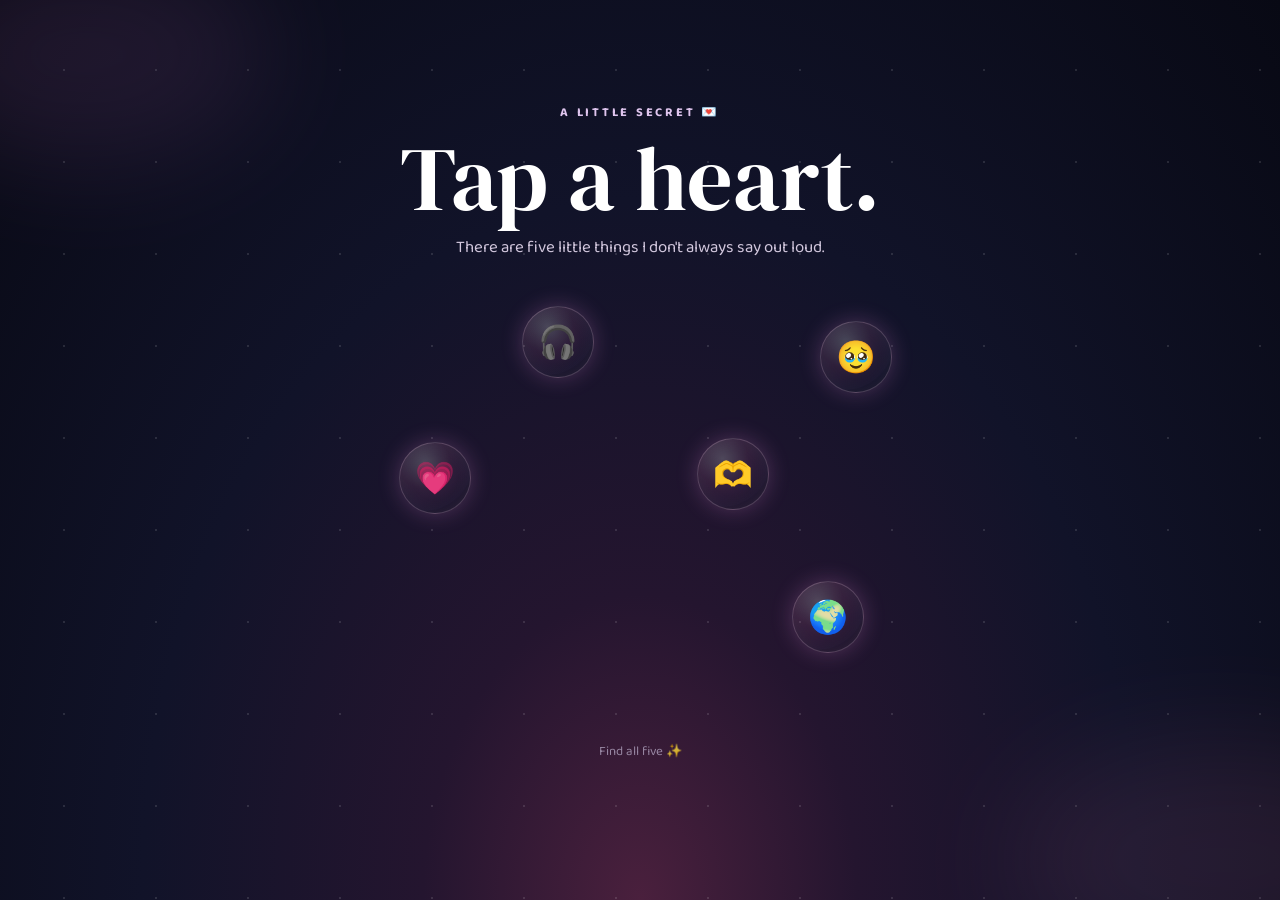
==== commit 2c7c706c: "Give Page 4 a dreamy twilight background" ====
--- a/public/page4.html
+++ b/public/page4.html
@@ -7,7 +7,7 @@
 <link rel="preconnect" href="https://fonts.googleapis.com"><link rel="preconnect" href="https://fonts.gstatic.com" crossorigin>
 <link href="https://fonts.googleapis.com/css2?family=Baloo+2:wght@500;600;700&family=DM+Serif+Display:ital@0;1&display=swap" rel="stylesheet">
 <style>
-*{box-sizing:border-box}html,body{margin:0;min-height:100%;background:#090714;color:#fff}body{font-family:'Baloo 2',system-ui,sans-serif;overflow:hidden}.story-screen{min-height:100svh;position:relative;display:grid;place-items:center;overflow:hidden;background:radial-gradient(circle at 50% 38%,#21133d 0,#100a24 38%,#090714 76%)}.story-screen:before,.story-screen:after{content:"";position:absolute;border-radius:50%;filter:blur(45px);pointer-events:none}.story-screen:before{width:220px;height:220px;background:#6d3ca8;opacity:.18;top:8%;left:10%}.story-screen:after{width:260px;height:260px;background:#bd4f91;opacity:.1;right:-80px;bottom:5%}.stars{position:absolute;inset:0;background-image:radial-gradient(#fff 1px,transparent 1px);background-size:72px 72px;opacity:.18}.content{width:min(680px,92vw);position:relative;z-index:2;text-align:center;padding:34px 10px}.kicker{font-size:.78rem;letter-spacing:.22em;color:#d9b9f6;font-weight:700}.content h2{font-family:'DM Serif Display',Georgia,serif;font-size:clamp(2.8rem,11vw,5.6rem);font-weight:400;line-height:.95;margin:12px 0 12px}.subtitle{font-size:1.05rem;color:#cfc4df;margin:0 auto;max-width:420px}.heart-field{position:relative;width:min(560px,100%);height:390px;margin:14px auto 0}.heart-bubble{position:absolute;width:72px;height:72px;border:1px solid rgba(255,205,245,.22);border-radius:50%;background:radial-gradient(circle at 35% 28%,rgba(255,255,255,.22),rgba(190,91,176,.13) 38%,rgba(95,49,125,.08) 70%,transparent 72%);box-shadow:0 0 22px rgba(239,142,224,.24),inset 0 0 18px rgba(255,255,255,.06);font-size:2rem;cursor:pointer;color:#fff;transition:transform .55s ease,opacity .45s ease,filter .45s ease,box-shadow .45s ease;animation:drift-a 5.4s ease-in-out infinite;touch-action:manipulation}.heart-bubble:hover{filter:brightness(1.2);box-shadow:0 0 32px rgba(255,157,231,.45),inset 0 0 20px rgba(255,255,255,.1)}.heart-bubble.found{opacity:.62;filter:saturate(.78);box-shadow:0 0 12px rgba(239,142,224,.16)}.heart-bubble.active{transform:scale(1.28)!important;opacity:1;filter:brightness(1.35);box-shadow:0 0 48px rgba(255,161,232,.72)}.heart-bubble:nth-child(1){left:7%;top:43%;animation-name:drift-a;animation-duration:5.6s;animation-delay:-.8s}.heart-bubble:nth-child(2){left:29%;top:8%;animation-name:drift-b;animation-duration:6.4s;animation-delay:-2.2s}.heart-bubble:nth-child(3){right:27%;top:42%;animation-name:drift-c;animation-duration:5.9s;animation-delay:-3.5s}.heart-bubble:nth-child(4){right:5%;top:12%;animation-name:drift-d;animation-duration:6.8s;animation-delay:-1.4s}.heart-bubble:nth-child(5){right:10%;bottom:3%;animation-name:drift-e;animation-duration:6.2s;animation-delay:-4s}.love-message{min-height:68px;max-width:520px;margin:0 auto;padding:0 14px;font-family:'DM Serif Display',Georgia,serif;font-size:clamp(1.25rem,4.5vw,1.75rem);font-style:italic;color:#f8eafa;opacity:0;transform:translateY(8px);transition:opacity .35s ease,transform .35s ease}.love-message.show{opacity:1;transform:none}.hint{margin-top:8px;color:#a99ab9;font-size:.82rem;opacity:.8}.complete{opacity:0;transform:translateY(8px);transition:.5s ease;margin-top:10px;color:#f4d9f1;font-family:'DM Serif Display',Georgia,serif;font-size:1.35rem}.complete.show{opacity:1;transform:none}@keyframes drift-a{0%,100%{transform:translate(0,0) rotate(-3deg)}50%{transform:translate(4px,-15px) rotate(3deg)}}@keyframes drift-b{0%,100%{transform:translate(0,0) rotate(2deg)}35%{transform:translate(-7px,-10px) rotate(-2deg)}70%{transform:translate(5px,-18px) rotate(3deg)}}@keyframes drift-c{0%,100%{transform:translate(0,0) rotate(-2deg)}50%{transform:translate(-5px,-12px) rotate(4deg)}}@keyframes drift-d{0%,100%{transform:translate(0,0) rotate(3deg)}40%{transform:translate(6px,-16px) rotate(-3deg)}75%{transform:translate(-4px,-7px) rotate(1deg)}}@keyframes drift-e{0%,100%{transform:translate(0,0) rotate(-2deg)}30%{transform:translate(-5px,-8px) rotate(2deg)}65%{transform:translate(4px,-17px) rotate(-4deg)}}@media(max-width:500px){.heart-field{height:340px}.heart-bubble{width:64px;height:64px;font-size:1.75rem}.heart-bubble:nth-child(1){left:3%}.heart-bubble:nth-child(2){left:26%}.heart-bubble:nth-child(3){right:24%}.heart-bubble:nth-child(4){right:1%}.heart-bubble:nth-child(5){right:5%;bottom:0}.content{padding-top:24px}.subtitle{font-size:.98rem}}
+*{box-sizing:border-box}html,body{margin:0;min-height:100%;background:#080914;color:#fff}body{font-family:'Baloo 2',system-ui,sans-serif;overflow:hidden}.story-screen{min-height:100svh;position:relative;display:grid;place-items:center;overflow:hidden;background:radial-gradient(ellipse at 50% 100%,#4a203d 0,#24152f 24%,#111329 55%,#080914 100%)}.story-screen:before,.story-screen:after{content:"";position:absolute;border-radius:50%;filter:blur(55px);pointer-events:none}.story-screen:before{width:360px;height:220px;background:#7d4b86;opacity:.18;top:-55px;left:-90px}.story-screen:after{width:420px;height:240px;background:#d26b93;opacity:.11;right:-150px;bottom:-80px}.stars{position:absolute;inset:0;background-image:radial-gradient(rgba(255,255,255,.9) 1px,transparent 1px);background-size:92px 92px;background-position:18px 24px;opacity:.13}.content{width:min(680px,92vw);position:relative;z-index:2;text-align:center;padding:34px 10px}.kicker{font-size:.78rem;letter-spacing:.22em;color:#dfc5ee;font-weight:700}.content h2{font-family:'DM Serif Display',Georgia,serif;font-size:clamp(2.8rem,11vw,5.6rem);font-weight:400;line-height:.95;margin:12px 0 12px}.subtitle{font-size:1.05rem;color:#d2c7dd;margin:0 auto;max-width:420px}.heart-field{position:relative;width:min(560px,100%);height:390px;margin:14px auto 0}.heart-bubble{position:absolute;width:72px;height:72px;border:1px solid rgba(255,218,239,.22);border-radius:50%;background:radial-gradient(circle at 35% 28%,rgba(255,255,255,.22),rgba(205,112,164,.13) 38%,rgba(78,58,105,.08) 70%,transparent 72%);box-shadow:0 0 22px rgba(239,142,224,.24),inset 0 0 18px rgba(255,255,255,.06);font-size:2rem;cursor:pointer;color:#fff;transition:transform .55s ease,opacity .45s ease,filter .45s ease,box-shadow .45s ease;animation:drift-a 5.4s ease-in-out infinite;touch-action:manipulation}.heart-bubble:hover{filter:brightness(1.2);box-shadow:0 0 32px rgba(255,157,231,.45),inset 0 0 20px rgba(255,255,255,.1)}.heart-bubble.found{opacity:.62;filter:saturate(.78);box-shadow:0 0 12px rgba(239,142,224,.16)}.heart-bubble.active{transform:scale(1.28)!important;opacity:1;filter:brightness(1.35);box-shadow:0 0 48px rgba(255,161,232,.72)}.heart-bubble:nth-child(1){left:7%;top:43%;animation-name:drift-a;animation-duration:5.6s;animation-delay:-.8s}.heart-bubble:nth-child(2){left:29%;top:8%;animation-name:drift-b;animation-duration:6.4s;animation-delay:-2.2s}.heart-bubble:nth-child(3){right:27%;top:42%;animation-name:drift-c;animation-duration:5.9s;animation-delay:-3.5s}.heart-bubble:nth-child(4){right:5%;top:12%;animation-name:drift-d;animation-duration:6.8s;animation-delay:-1.4s}.heart-bubble:nth-child(5){right:10%;bottom:3%;animation-name:drift-e;animation-duration:6.2s;animation-delay:-4s}.love-message{min-height:68px;max-width:520px;margin:0 auto;padding:0 14px;font-family:'DM Serif Display',Georgia,serif;font-size:clamp(1.25rem,4.5vw,1.75rem);font-style:italic;color:#f8eafa;opacity:0;transform:translateY(8px);transition:opacity .35s ease,transform .35s ease}.love-message.show{opacity:1;transform:none}.hint{margin-top:8px;color:#afa1bd;font-size:.82rem;opacity:.8}.complete{opacity:0;transform:translateY(8px);transition:.5s ease;margin-top:10px;color:#f5dce9;font-family:'DM Serif Display',Georgia,serif;font-size:1.35rem}.complete.show{opacity:1;transform:none}@keyframes drift-a{0%,100%{transform:translate(0,0) rotate(-3deg)}50%{transform:translate(4px,-15px) rotate(3deg)}}@keyframes drift-b{0%,100%{transform:translate(0,0) rotate(2deg)}35%{transform:translate(-7px,-10px) rotate(-2deg)}70%{transform:translate(5px,-18px) rotate(3deg)}}@keyframes drift-c{0%,100%{transform:translate(0,0) rotate(-2deg)}50%{transform:translate(-5px,-12px) rotate(4deg)}}@keyframes drift-d{0%,100%{transform:translate(0,0) rotate(3deg)}40%{transform:translate(6px,-16px) rotate(-3deg)}75%{transform:translate(-4px,-7px) rotate(1deg)}}@keyframes drift-e{0%,100%{transform:translate(0,0) rotate(-2deg)}30%{transform:translate(-5px,-8px) rotate(2deg)}65%{transform:translate(4px,-17px) rotate(-4deg)}}@media(max-width:500px){.heart-field{height:340px}.heart-bubble{width:64px;height:64px;font-size:1.75rem}.heart-bubble:nth-child(1){left:3%}.heart-bubble:nth-child(2){left:26%}.heart-bubble:nth-child(3){right:24%}.heart-bubble:nth-child(4){right:1%}.heart-bubble:nth-child(5){right:5%;bottom:0}.content{padding-top:24px}.subtitle{font-size:.98rem}}
 </style>
 </head>
 <body>
